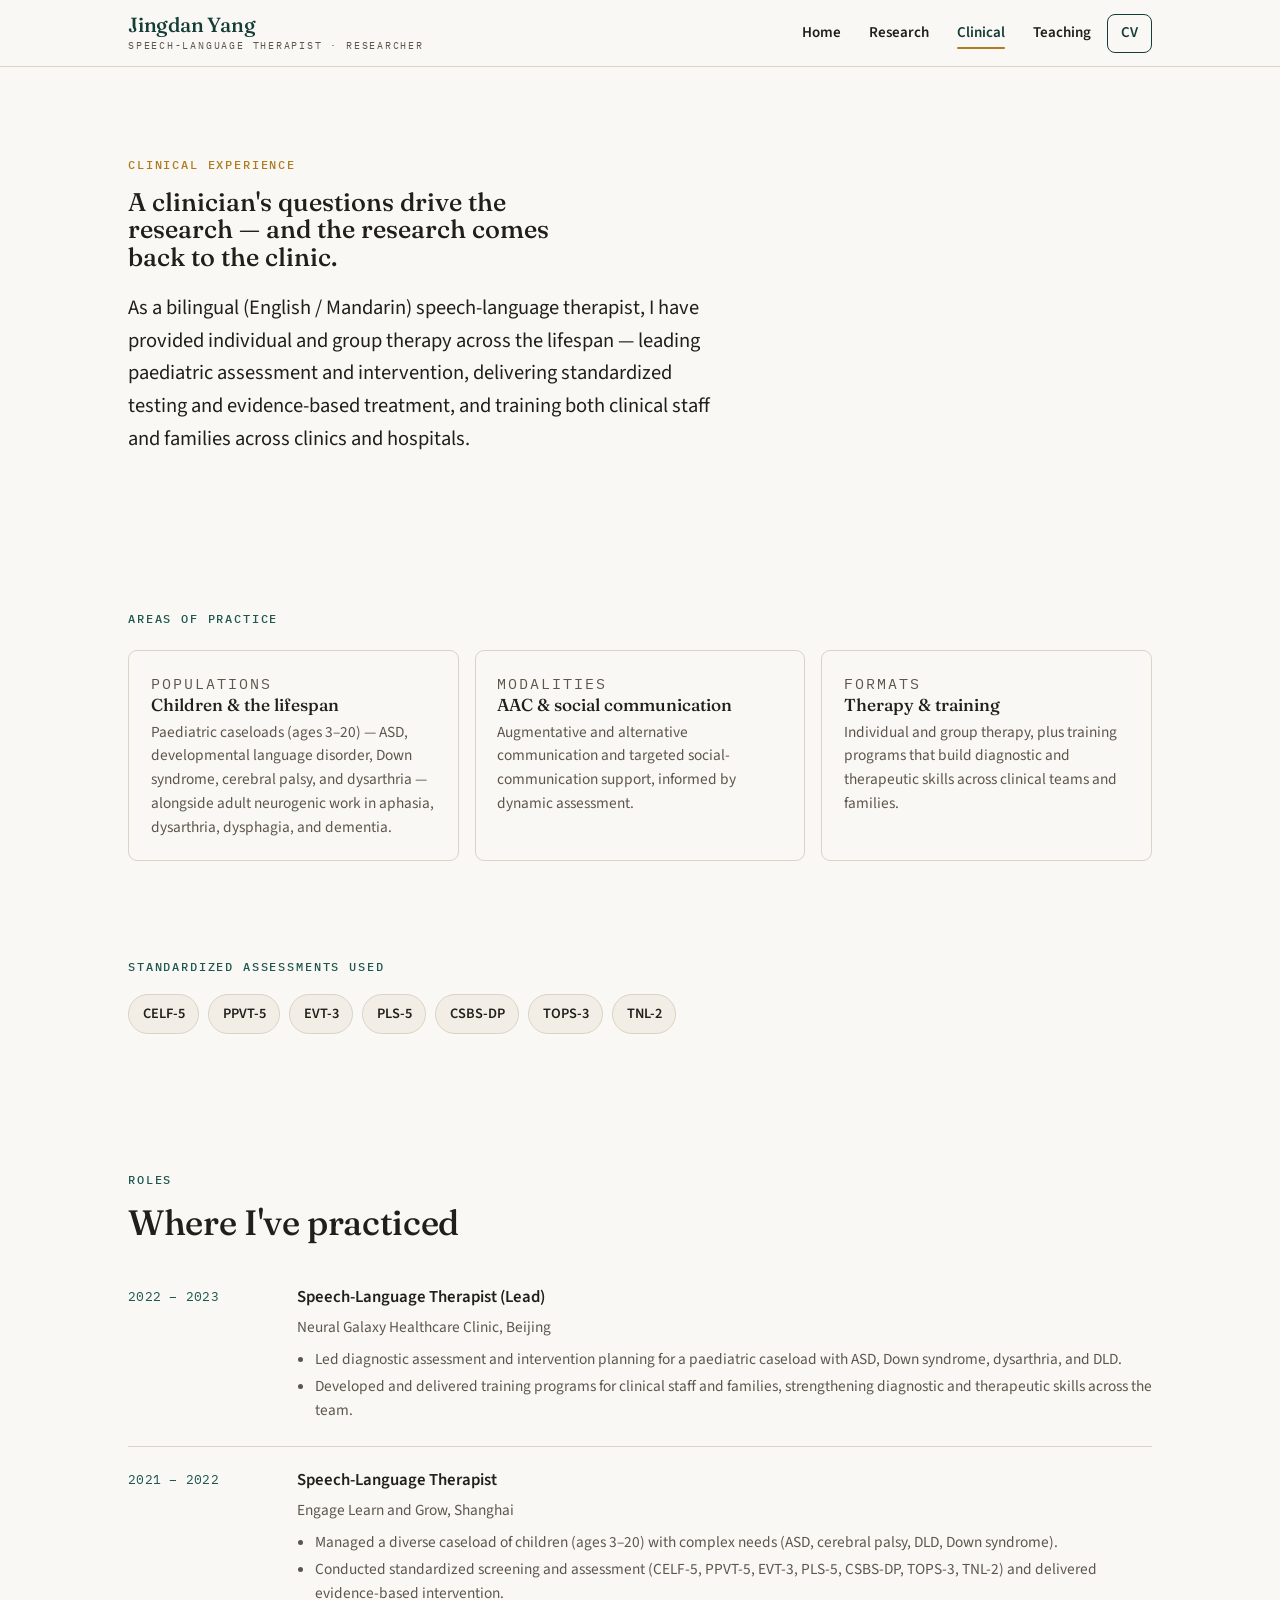
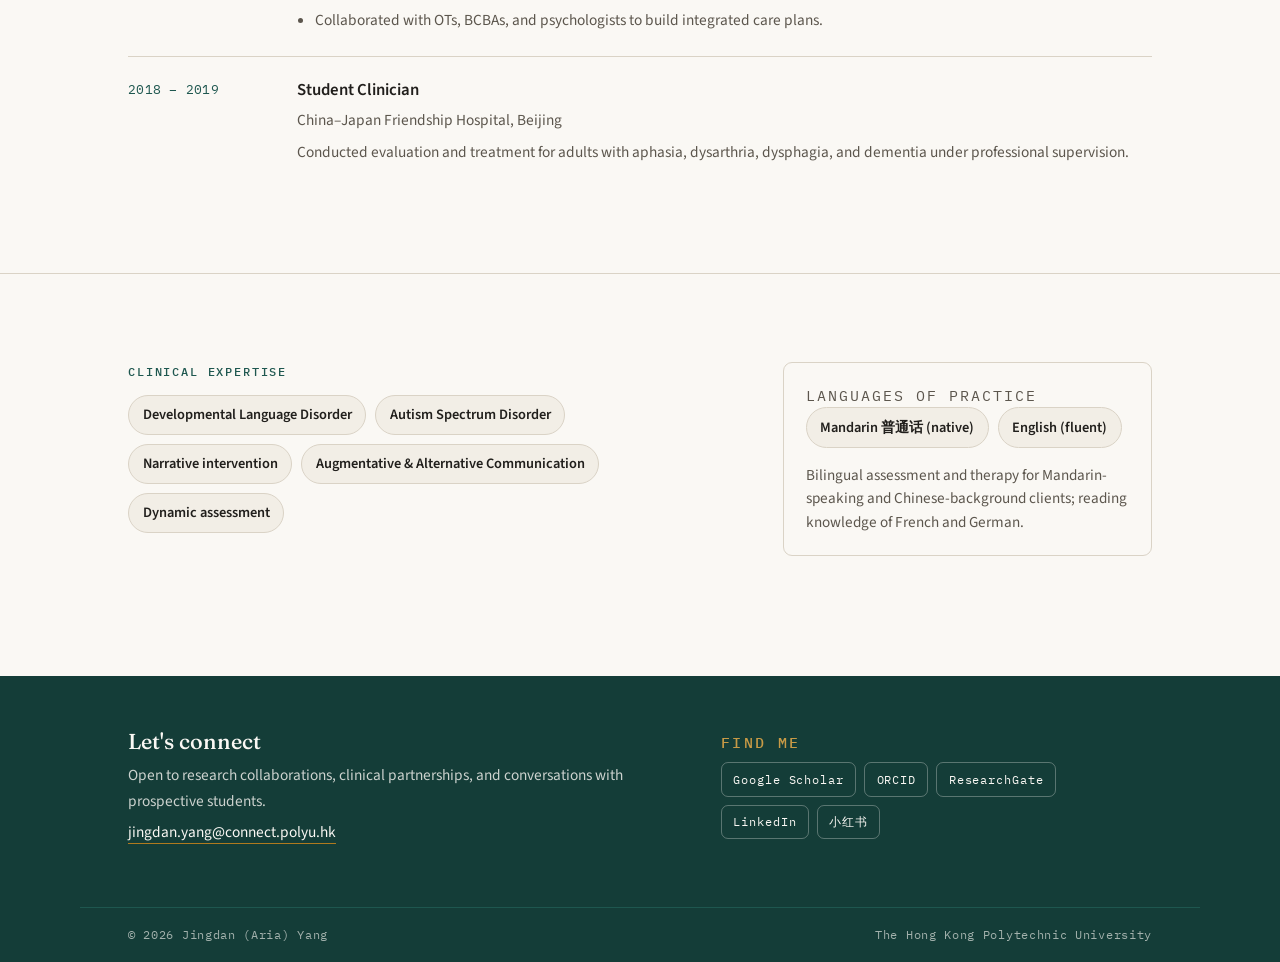
==== clinical.html @ e35f23f4 "Add files via upload" ====
<!DOCTYPE html>
<html lang="en">
<head>
<meta charset="UTF-8">
<meta name="viewport" content="width=device-width, initial-scale=1.0">
<title>Clinical Experience — Jingdan (Aria) Yang</title>
<meta name="description" content="Bilingual speech-language therapy across clinics and hospitals — paediatric ASD, DLD, and complex needs, plus adult neurogenic caseloads. Standardized assessment and evidence-based intervention.">
<link rel="icon" href="assets/favicon.svg" type="image/svg+xml">
<link rel="preconnect" href="https://fonts.googleapis.com">
<link rel="preconnect" href="https://fonts.gstatic.com" crossorigin>
<link href="https://fonts.googleapis.com/css2?family=Fraunces:opsz,wght@9..144,400;9..144,500;9..144,600&family=IBM+Plex+Mono:wght@400;500&family=Source+Sans+3:wght@400;600;700&display=swap" rel="stylesheet">
<link rel="stylesheet" href="assets/style.css">
</head>
<body>
<a class="skip" href="#main">Skip to content</a>

<header class="nav">
  <div class="wrap nav__inner">
    <a class="brand" href="index.html">
      <span class="brand__name">Jingdan Yang</span>
      <span class="brand__sub">Speech-Language Therapist · Researcher</span>
    </a>
    <nav class="navlinks" aria-label="Primary">
      <a href="index.html">Home</a>
      <a href="research.html">Research</a>
      <a href="clinical.html" aria-current="page">Clinical</a>
      <a href="teaching.html">Teaching</a>
      <a class="cvlink" href="assets/cv.pdf" target="_blank" rel="noopener">CV</a>
    </nav>
  </div>
</header>

<main id="main">

  <section class="wrap section">
    <p class="eyebrow rise">Clinical experience</p>
    <h1 class="section-title rise d1" style="max-width:26ch;">A clinician's questions drive the research — and the research comes back to the clinic.</h1>
    <p class="lead rise d2" style="margin-top:1.3rem;">As a bilingual (English / Mandarin) speech-language therapist, I have provided individual and group therapy across the lifespan — leading paediatric assessment and intervention, delivering standardized testing and evidence-based treatment, and training both clinical staff and families across clinics and hospitals.</p>
  </section>

  <!-- AREAS OF PRACTICE -->
  <section class="wrap section--tight">
    <p class="eyebrow eyebrow--pine">Areas of practice</p>
    <div class="grid grid--3" style="margin-top:1.4rem;">
      <article class="card">
        <p class="card__k">Populations</p>
        <h3>Children &amp; the lifespan</h3>
        <p>Paediatric caseloads (ages 3–20) — ASD, developmental language disorder, Down syndrome, cerebral palsy, and dysarthria — alongside adult neurogenic work in aphasia, dysarthria, dysphagia, and dementia.</p>
      </article>
      <article class="card">
        <p class="card__k">Modalities</p>
        <h3>AAC &amp; social communication</h3>
        <p>Augmentative and alternative communication and targeted social-communication support, informed by dynamic assessment.</p>
      </article>
      <article class="card">
        <p class="card__k">Formats</p>
        <h3>Therapy &amp; training</h3>
        <p>Individual and group therapy, plus training programs that build diagnostic and therapeutic skills across clinical teams and families.</p>
      </article>
    </div>
  </section>

  <!-- STANDARDIZED ASSESSMENTS -->
  <section class="wrap section--tight">
    <p class="eyebrow eyebrow--pine">Standardized assessments used</p>
    <div class="chips" style="margin-top:1.1rem;">
      <span class="chip">CELF-5</span>
      <span class="chip">PPVT-5</span>
      <span class="chip">EVT-3</span>
      <span class="chip">PLS-5</span>
      <span class="chip">CSBS-DP</span>
      <span class="chip">TOPS-3</span>
      <span class="chip">TNL-2</span>
    </div>
  </section>

  <!-- CLINICAL EXPERIENCE -->
  <section class="wrap section">
    <p class="eyebrow eyebrow--pine">Roles</p>
    <h2 class="section-title">Where I've practiced</h2>
    <div class="entries" style="margin-top:1.4rem;">

      <div class="entry">
        <span class="entry__when">2022 – 2023</span>
        <div>
          <p class="entry__role">Speech-Language Therapist (Lead)</p>
          <p class="entry__org">Neural Galaxy Healthcare Clinic, Beijing</p>
          <div class="entry__desc">
            <ul>
              <li>Led diagnostic assessment and intervention planning for a paediatric caseload with ASD, Down syndrome, dysarthria, and DLD.</li>
              <li>Developed and delivered training programs for clinical staff and families, strengthening diagnostic and therapeutic skills across the team.</li>
            </ul>
          </div>
        </div>
      </div>

      <div class="entry">
        <span class="entry__when">2021 – 2022</span>
        <div>
          <p class="entry__role">Speech-Language Therapist</p>
          <p class="entry__org">Engage Learn and Grow, Shanghai</p>
          <div class="entry__desc">
            <ul>
              <li>Managed a diverse caseload of children (ages 3–20) with complex needs (ASD, cerebral palsy, DLD, Down syndrome).</li>
              <li>Conducted standardized screening and assessment (CELF-5, PPVT-5, EVT-3, PLS-5, CSBS-DP, TOPS-3, TNL-2) and delivered evidence-based intervention.</li>
              <li>Collaborated with OTs, BCBAs, and psychologists to build integrated care plans.</li>
            </ul>
          </div>
        </div>
      </div>

      <div class="entry">
        <span class="entry__when">2018 – 2019</span>
        <div>
          <p class="entry__role">Student Clinician</p>
          <p class="entry__org">China–Japan Friendship Hospital, Beijing</p>
          <p class="entry__desc">Conducted evaluation and treatment for adults with aphasia, dysarthria, dysphagia, and dementia under professional supervision.</p>
        </div>
      </div>

    </div>
  </section>

  <hr class="rule">

  <!-- SKILLS / LANGUAGES -->
  <section class="wrap section">
    <div class="split">
      <div>
        <p class="eyebrow eyebrow--pine">Clinical expertise</p>
        <div class="chips" style="margin-top:.4rem;">
          <span class="chip">Developmental Language Disorder</span>
          <span class="chip">Autism Spectrum Disorder</span>
          <span class="chip">Narrative intervention</span>
          <span class="chip">Augmentative &amp; Alternative Communication</span>
          <span class="chip">Dynamic assessment</span>
        </div>
      </div>
      <aside class="card" style="align-self:start;">
        <p class="card__k">Languages of practice</p>
        <div class="chips">
          <span class="chip">Mandarin 普通话 (native)</span>
          <span class="chip">English (fluent)</span>
        </div>
        <p class="muted" style="margin-top:1rem;font-size:.95rem;">Bilingual assessment and therapy for Mandarin-speaking and Chinese-background clients; reading knowledge of French and German.</p>
      </aside>
    </div>
  </section>

</main>

<footer class="foot">
  <div class="wrap foot__grid">
    <div>
      <h3>Let's connect</h3>
      <p>Open to research collaborations, clinical partnerships, and conversations with prospective students.</p>
      <p><a class="link" href="mailto:jingdan.yang@connect.polyu.hk">jingdan.yang@connect.polyu.hk</a></p>
    </div>
    <div>
      <p class="eyebrow" style="color:var(--gold-soft);">Find me</p>
      <div class="social">
        <a href="https://scholar.google.com/citations?user=TxsPEwsAAAAJ&amp;hl=en" target="_blank" rel="me noopener">Google Scholar</a>
        <a href="https://orcid.org/0009-0006-5247-3266" target="_blank" rel="me noopener">ORCID</a>
        <a href="https://www.researchgate.net/profile/Jingdan-Yang" target="_blank" rel="me noopener">ResearchGate</a>
        <a href="https://www.linkedin.com/in/yjingdan/" target="_blank" rel="me noopener">LinkedIn</a>
        <a href="https://www.xiaohongshu.com/user/profile/62569e41000000000d032e82" target="_blank" rel="me noopener">小红书</a>
      </div>
    </div>
  </div>
  <div class="wrap foot__meta">
    <span>© 2026 Jingdan (Aria) Yang</span>
    <span>The Hong Kong Polytechnic University</span>
  </div>
</footer>

</body>
</html>
---- assets/style.css ----
/* =========================================================================
   Jingdan (Aria) Yang — academic site
   Design system: "Measured & Legible"
   Palette : deep pine + ochre on warm paper (deliberately not cream/terracotta)
   Type    : Fraunces (display) · Source Sans 3 (body) · IBM Plex Mono (labels)
   Signature: the "story spine" — narrative macrostructure as a structural motif
   ========================================================================= */

:root{
  --paper:#FAF8F4;
  --paper-2:#F2EEE6;
  --paper-3:#EBE6DB;
  --ink:#211F1C;
  --ink-soft:#5C564D;
  --line:#DAD3C6;
  --pine:#143D38;
  --pine-600:#1E574F;
  --pine-700:#0E2D2A;
  --gold:#B07A1E;
  --gold-soft:#C79A46;

  --maxw:1120px;
  --gutter:clamp(1.25rem, 5vw, 3rem);
  --radius:14px;
  --radius-sm:9px;

  --ff-display:"Fraunces", Georgia, "Times New Roman", serif;
  --ff-body:"Source Sans 3", -apple-system, BlinkMacSystemFont, "Segoe UI", sans-serif;
  --ff-mono:"IBM Plex Mono", ui-monospace, "SFMono-Regular", Menlo, monospace;
}

/* ---------- reset ------------------------------------------------------- */
*,*::before,*::after{box-sizing:border-box;}
html{-webkit-text-size-adjust:100%;scroll-behavior:smooth;}
@media (prefers-reduced-motion:reduce){html{scroll-behavior:auto;}}
body{
  margin:0;
  background:var(--paper);
  color:var(--ink);
  font-family:var(--ff-body);
  font-size:1.0625rem;
  line-height:1.65;
  font-weight:400;
  -webkit-font-smoothing:antialiased;
  text-rendering:optimizeLegibility;
}
img{max-width:100%;display:block;}
a{color:inherit;}

/* ---------- shared layout ---------------------------------------------- */
.wrap{width:100%;max-width:var(--maxw);margin-inline:auto;padding-inline:var(--gutter);}
.section{padding-block:clamp(3rem, 7vw, 5.5rem);}
.section--tight{padding-block:clamp(2rem, 4vw, 3rem);}
.rule{height:1px;background:var(--line);border:0;margin:0;}

/* ---------- type helpers ------------------------------------------------ */
.eyebrow{
  font-family:var(--ff-mono);
  font-size:.72rem;
  letter-spacing:.16em;
  text-transform:uppercase;
  color:var(--gold);
  margin:0 0 .9rem;
  font-weight:500;
}
.eyebrow--pine{color:var(--pine-600);}
h1,h2,h3{font-family:var(--ff-display);font-weight:500;color:var(--ink);line-height:1.08;margin:0;}
h2.section-title{
  font-size:clamp(1.6rem, 3.4vw, 2.2rem);
  letter-spacing:-.01em;
  max-width:22ch;
}
h3{font-size:1.15rem;}
p{margin:0 0 1.05rem;}
.lead{
  font-size:clamp(1.08rem, 1.9vw, 1.28rem);
  line-height:1.6;
  color:var(--ink);
  max-width:60ch;
}
.muted{color:var(--ink-soft);}
.prose{max-width:66ch;}
.prose p{color:var(--ink);}
.prose p + p{margin-top:0;}

/* inline links inside prose */
.prose a,.link{
  color:var(--pine-600);
  text-decoration:none;
  background-image:linear-gradient(var(--gold),var(--gold));
  background-size:100% 1.5px;
  background-repeat:no-repeat;
  background-position:0 100%;
  padding-bottom:1px;
  transition:background-size .18s ease, color .18s ease;
}
.prose a:hover,.link:hover{color:var(--gold);}

/* ---------- top navigation --------------------------------------------- */
.nav{
  position:sticky;top:0;z-index:50;
  background:color-mix(in srgb, var(--paper) 88%, transparent);
  backdrop-filter:saturate(140%) blur(8px);
  border-bottom:1px solid var(--line);
}
.nav__inner{
  display:flex;align-items:center;justify-content:space-between;
  gap:1rem 1.5rem;flex-wrap:wrap;
  padding-block:.85rem;
}
.brand{display:flex;flex-direction:column;line-height:1;text-decoration:none;}
.brand__name{font-family:var(--ff-display);font-size:1.28rem;font-weight:500;color:var(--pine);letter-spacing:-.01em;}
.brand__sub{font-family:var(--ff-mono);font-size:.62rem;letter-spacing:.18em;text-transform:uppercase;color:var(--ink-soft);margin-top:.35rem;}
.navlinks{display:flex;gap:.35rem;flex-wrap:wrap;align-items:center;}
.navlinks a{
  font-family:var(--ff-body);
  font-size:.94rem;font-weight:600;
  color:var(--ink);text-decoration:none;
  padding:.4rem .7rem;border-radius:8px;
  position:relative;
  transition:color .16s ease, background .16s ease;
}
.navlinks a:hover{color:var(--pine);background:var(--paper-2);}
.navlinks a[aria-current="page"]{color:var(--pine);}
.navlinks a[aria-current="page"]::after{
  content:"";position:absolute;left:.7rem;right:.7rem;bottom:.15rem;height:2px;
  background:var(--gold);border-radius:2px;
}
.navlinks .cvlink{
  color:var(--pine);border:1px solid var(--pine);
  padding:.38rem .8rem;
}
.navlinks .cvlink:hover{background:var(--pine);color:var(--paper);}

/* ---------- hero -------------------------------------------------------- */
.hero{padding-block:clamp(2.6rem, 6vw, 4.5rem) clamp(1rem,3vw,2rem);}
.hero__grid{
  display:grid;grid-template-columns:1.55fr .95fr;gap:clamp(1.5rem,4vw,3.5rem);
  align-items:center;
}
.hero__name{
  font-size:clamp(2.5rem, 6.2vw, 4.1rem);
  line-height:1.0;letter-spacing:-.02em;font-weight:500;
  margin:0 0 .1rem;
}
.hero__zh{font-family:var(--ff-display);font-weight:400;color:var(--pine-600);font-size:.42em;margin-left:.5rem;letter-spacing:.02em;}
.hero__role{
  font-family:var(--ff-body);font-weight:600;color:var(--pine);
  font-size:clamp(1.02rem,1.7vw,1.2rem);margin:.9rem 0 0;
}
.hero__affil{color:var(--ink-soft);margin:.15rem 0 0;font-size:1rem;}
.hero__thesis{margin-top:1.4rem;}
.hero__actions{display:flex;flex-wrap:wrap;gap:.7rem;margin-top:1.6rem;}

/* portrait */
.portrait{
  position:relative;justify-self:center;width:100%;max-width:310px;
}
.portrait__frame{
  aspect-ratio:4/5;border-radius:var(--radius);overflow:hidden;
  background:
     linear-gradient(150deg,var(--paper-3),var(--paper-2));
  border:1px solid var(--line);
  box-shadow:0 18px 40px -28px rgba(20,61,56,.55);
}
.portrait__frame img{width:100%;height:100%;object-fit:cover;}
.portrait__placeholder{
  width:100%;height:100%;display:grid;place-content:center;text-align:center;
  color:var(--pine-600);font-family:var(--ff-mono);font-size:.7rem;letter-spacing:.12em;
  padding:1rem;line-height:1.7;
}
.portrait__tag{
  position:absolute;left:-.6rem;bottom:1.3rem;
  background:var(--pine);color:var(--paper);
  font-family:var(--ff-mono);font-size:.64rem;letter-spacing:.14em;text-transform:uppercase;
  padding:.45rem .7rem;border-radius:7px;
  box-shadow:0 8px 22px -14px rgba(20,61,56,.8);
}

/* ---------- buttons ----------------------------------------------------- */
.btn{
  display:inline-flex;align-items:center;gap:.45rem;
  font-family:var(--ff-body);font-weight:600;font-size:.95rem;
  text-decoration:none;cursor:pointer;
  padding:.6rem 1.05rem;border-radius:10px;
  border:1px solid transparent;
  transition:transform .12s ease, background .16s ease, border-color .16s ease, color .16s ease;
}
.btn:active{transform:translateY(1px);}
.btn--primary{background:var(--pine);color:var(--paper);}
.btn--primary:hover{background:var(--pine-700);}
.btn--ghost{background:transparent;color:var(--pine);border-color:var(--line);}
.btn--ghost:hover{border-color:var(--pine);background:var(--paper-2);}
.btn__arrow{font-family:var(--ff-mono);}

/* ---------- story spine (signature) ------------------------------------ */
.spine{
  background:var(--pine);color:var(--paper);
  border-radius:var(--radius);
  padding:clamp(1.4rem,3vw,2.1rem) clamp(1.2rem,3vw,2.4rem);
}
.spine__label{
  font-family:var(--ff-mono);font-size:.66rem;letter-spacing:.16em;text-transform:uppercase;
  color:var(--gold-soft);margin:0 0 1.2rem;
}
.spine__track{
  display:grid;grid-template-columns:repeat(5,1fr);gap:.25rem;
  position:relative;
}
.spine__track::before{
  content:"";position:absolute;left:6%;right:6%;top:9px;height:2px;
  background:linear-gradient(90deg,var(--pine-600),var(--gold-soft),var(--pine-600));
  opacity:.9;
}
.node{display:flex;flex-direction:column;align-items:center;text-align:center;gap:.7rem;position:relative;}
.node__dot{
  width:20px;height:20px;border-radius:50%;
  background:var(--pine-700);border:2px solid var(--gold-soft);
  box-shadow:0 0 0 4px rgba(199,154,70,.14);
}
.node__k{font-family:var(--ff-mono);font-size:.62rem;letter-spacing:.1em;color:var(--gold-soft);}
.node__t{font-size:.9rem;font-weight:600;line-height:1.25;color:var(--paper);}
.spine__note{
  margin:1.3rem 0 0;font-size:.9rem;color:color-mix(in srgb,var(--paper) 78%, transparent);
  max-width:64ch;
}

/* ---------- generic cards + grids -------------------------------------- */
.grid{display:grid;gap:1rem;}
.grid--3{grid-template-columns:repeat(3,1fr);}
.grid--2{grid-template-columns:repeat(2,1fr);}

.card{
  background:var(--paper);
  border:1px solid var(--line);
  border-radius:var(--radius-sm);
  padding:1.3rem 1.35rem;
  transition:border-color .16s ease, transform .16s ease, box-shadow .16s ease;
}
.card:hover{border-color:var(--pine-600);transform:translateY(-2px);box-shadow:0 16px 30px -26px rgba(20,61,56,.5);}
.card__k{font-family:var(--ff-mono);font-size:.66rem;letter-spacing:.13em;text-transform:uppercase;color:var(--gold);margin:0 0 .5rem;}
.card h3{margin:0 0 .4rem;font-size:1.08rem;}
.card p{margin:0;color:var(--ink-soft);font-size:.96rem;line-height:1.55;}

/* interest chips */
.chips{display:flex;flex-wrap:wrap;gap:.55rem;}
.chip{
  font-family:var(--ff-body);font-weight:600;font-size:.9rem;
  background:var(--paper-2);border:1px solid var(--line);color:var(--ink);
  padding:.45rem .85rem;border-radius:999px;
}

/* two-column feature (text + aside) */
.split{display:grid;grid-template-columns:1.4fr .85fr;gap:clamp(1.5rem,4vw,3rem);align-items:start;}

/* labelled list rows (experience / education) */
.entries{display:flex;flex-direction:column;gap:0;}
.entry{
  display:grid;grid-template-columns:minmax(120px,150px) 1fr;gap:1.2rem;
  padding:1.25rem 0;border-top:1px solid var(--line);
}
.entry:first-child{border-top:0;}
.entry__when{font-family:var(--ff-mono);font-size:.8rem;color:var(--pine-600);letter-spacing:.02em;padding-top:.15rem;}
.entry__role{font-weight:600;font-family:var(--ff-body);font-size:1.05rem;color:var(--ink);margin:0 0 .2rem;}
.entry__org{color:var(--ink-soft);font-size:.96rem;margin:0 0 .5rem;}
.entry__desc{color:var(--ink-soft);font-size:.96rem;margin:0;line-height:1.55;}
.entry__desc ul{margin:.4rem 0 0;padding-left:1.1rem;}
.entry__desc li{margin:.2rem 0;}

/* placeholder inline hint */
.todo{
  display:inline-block;font-family:var(--ff-mono);font-size:.66rem;letter-spacing:.08em;
  color:var(--gold);background:rgba(176,122,30,.1);border:1px dashed var(--gold);
  padding:.1rem .4rem;border-radius:5px;text-transform:uppercase;
}

/* publications */
.pubs{display:flex;flex-direction:column;gap:1.1rem;}
.pub{display:grid;grid-template-columns:auto 1fr;gap:1rem;padding-bottom:1.1rem;border-bottom:1px solid var(--line);}
.pub:last-child{border-bottom:0;}
.pub__yr{font-family:var(--ff-mono);font-size:.8rem;color:var(--pine-600);padding-top:.15rem;}
.pub__body{font-size:.98rem;line-height:1.55;color:var(--ink);}
.pub__body .authors{color:var(--ink-soft);}
.pub__body .title{font-weight:600;}
.pub__body .venue{font-style:italic;color:var(--ink-soft);}

/* callout box */
.note{
  background:var(--paper-2);border:1px solid var(--line);border-left:3px solid var(--gold);
  border-radius:var(--radius-sm);padding:1.1rem 1.25rem;font-size:.96rem;color:var(--ink-soft);
}
.note strong{color:var(--ink);}

/* ---------- footer ------------------------------------------------------ */
.foot{background:var(--pine);color:var(--paper);margin-top:2rem;}
.foot__grid{display:grid;grid-template-columns:1.3fr 1fr;gap:2rem;padding-block:clamp(2.4rem,5vw,3.4rem);}
.foot h3{color:var(--paper);font-size:1.35rem;margin:0 0 .6rem;}
.foot p{color:color-mix(in srgb,var(--paper) 80%, transparent);margin:0 0 .4rem;font-size:.96rem;}
.foot a{color:var(--paper);text-decoration:none;}
.social{display:flex;flex-wrap:wrap;gap:.5rem;margin-top:.3rem;}
.social a{
  font-family:var(--ff-mono);font-size:.74rem;letter-spacing:.08em;
  border:1px solid color-mix(in srgb,var(--paper) 30%, transparent);
  padding:.4rem .7rem;border-radius:7px;
  transition:background .16s ease,border-color .16s ease;
}
.social a:hover{background:var(--pine-600);border-color:var(--pine-600);}
.foot__meta{border-top:1px solid var(--pine-600);padding-block:1.1rem;font-family:var(--ff-mono);font-size:.72rem;letter-spacing:.06em;color:color-mix(in srgb,var(--paper) 62%, transparent);display:flex;justify-content:space-between;flex-wrap:wrap;gap:.5rem;}

/* ---------- focus + a11y ------------------------------------------------ */
a:focus-visible,.btn:focus-visible,.navlinks a:focus-visible,.social a:focus-visible{
  outline:2px solid var(--gold);outline-offset:3px;border-radius:6px;
}
.skip{position:absolute;left:-999px;top:0;background:var(--pine);color:var(--paper);padding:.6rem 1rem;border-radius:0 0 8px 0;z-index:100;}
.skip:focus{left:0;}

/* ---------- entrance motion -------------------------------------------- */
.rise{opacity:0;transform:translateY(14px);animation:rise .7s cubic-bezier(.2,.7,.2,1) forwards;}
.rise.d1{animation-delay:.08s;}
.rise.d2{animation-delay:.16s;}
.rise.d3{animation-delay:.24s;}
.rise.d4{animation-delay:.32s;}
@keyframes rise{to{opacity:1;transform:none;}}
@media (prefers-reduced-motion:reduce){
  .rise{animation:none;opacity:1;transform:none;}
}

/* ---------- responsive -------------------------------------------------- */
@media (max-width:860px){
  .hero__grid{grid-template-columns:1fr;}
  .portrait{grid-row:1;max-width:230px;margin-bottom:.5rem;}
  .split{grid-template-columns:1fr;}
  .foot__grid{grid-template-columns:1fr;}
  .grid--3{grid-template-columns:1fr 1fr;}
}
@media (max-width:620px){
  .nav__inner{justify-content:center;text-align:center;}
  .brand{align-items:center;}
  .navlinks{justify-content:center;}
  .grid--3,.grid--2{grid-template-columns:1fr;}
  .spine__track{grid-template-columns:1fr 1fr;gap:1.3rem .5rem;}
  .spine__track::before{display:none;}
  .entry{grid-template-columns:1fr;gap:.35rem;}
  .entry__when{padding-top:0;}
  .foot__grid{gap:1.6rem;}
}
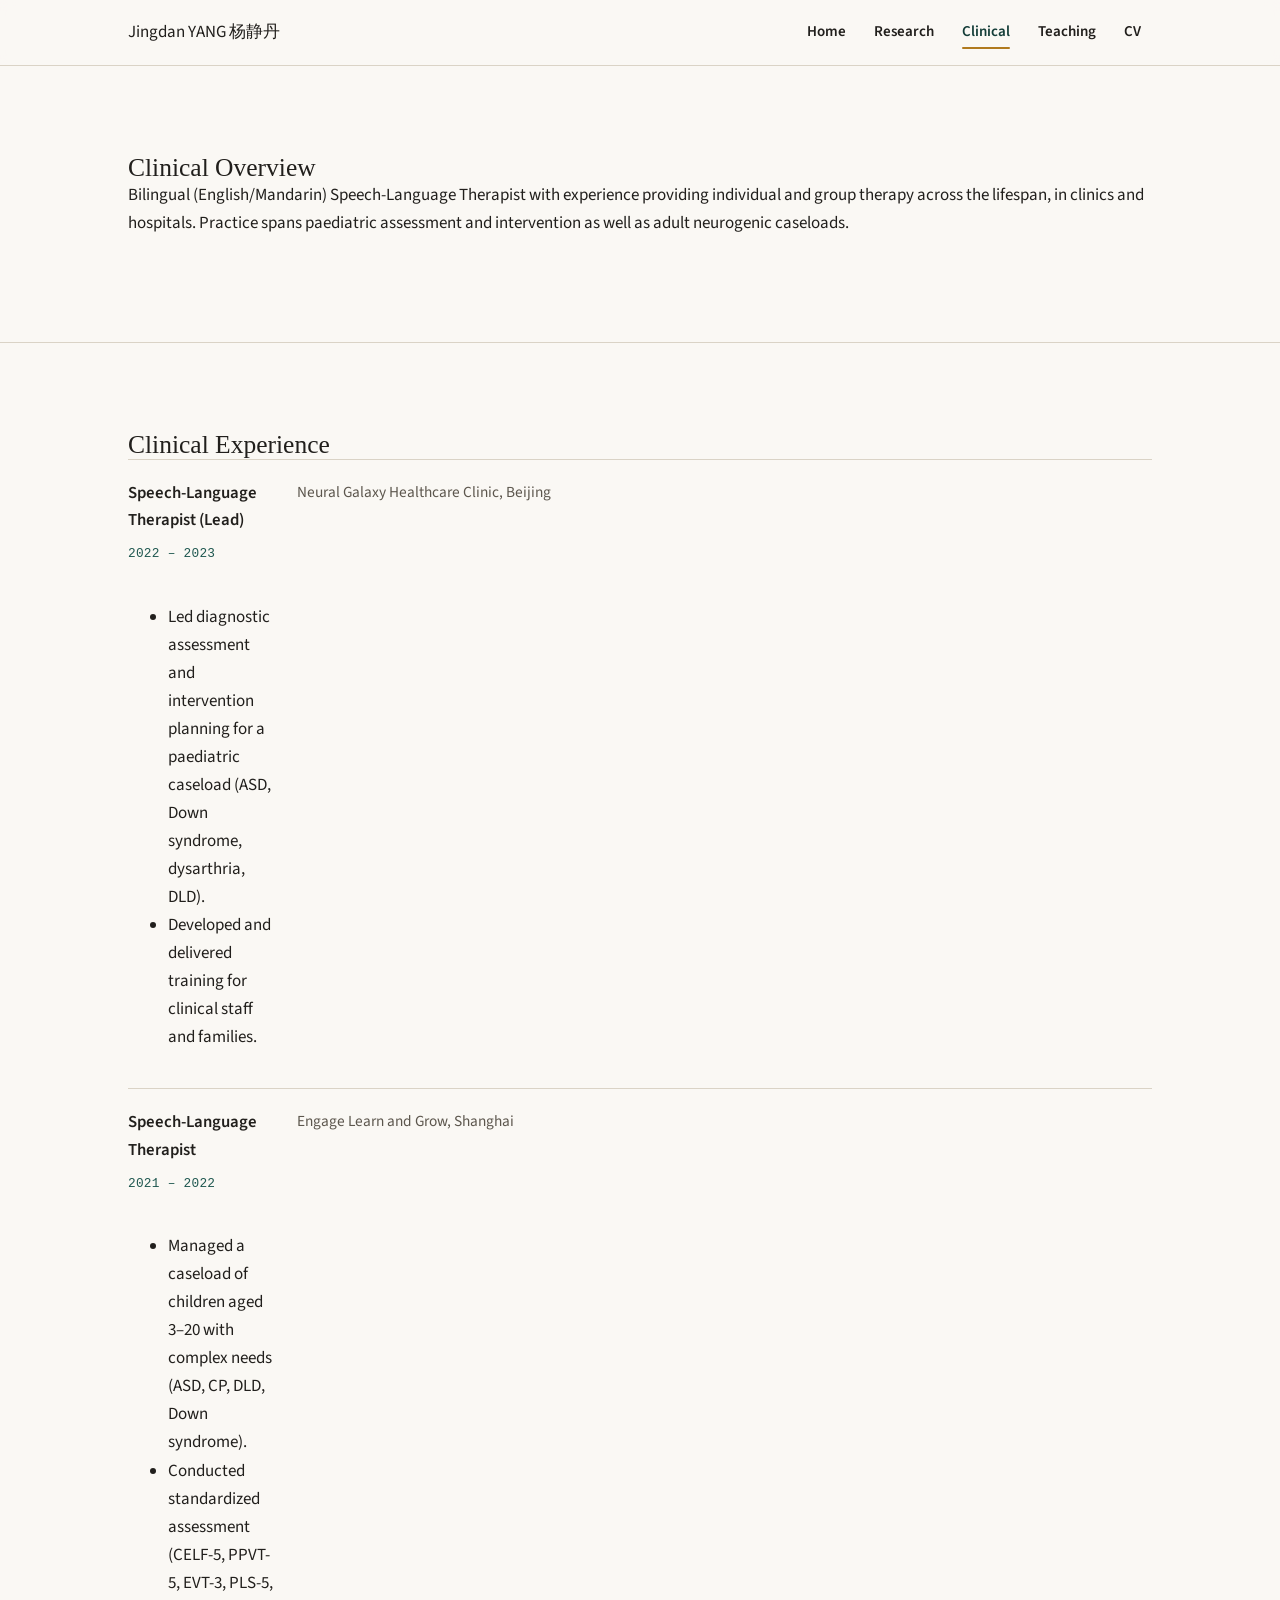
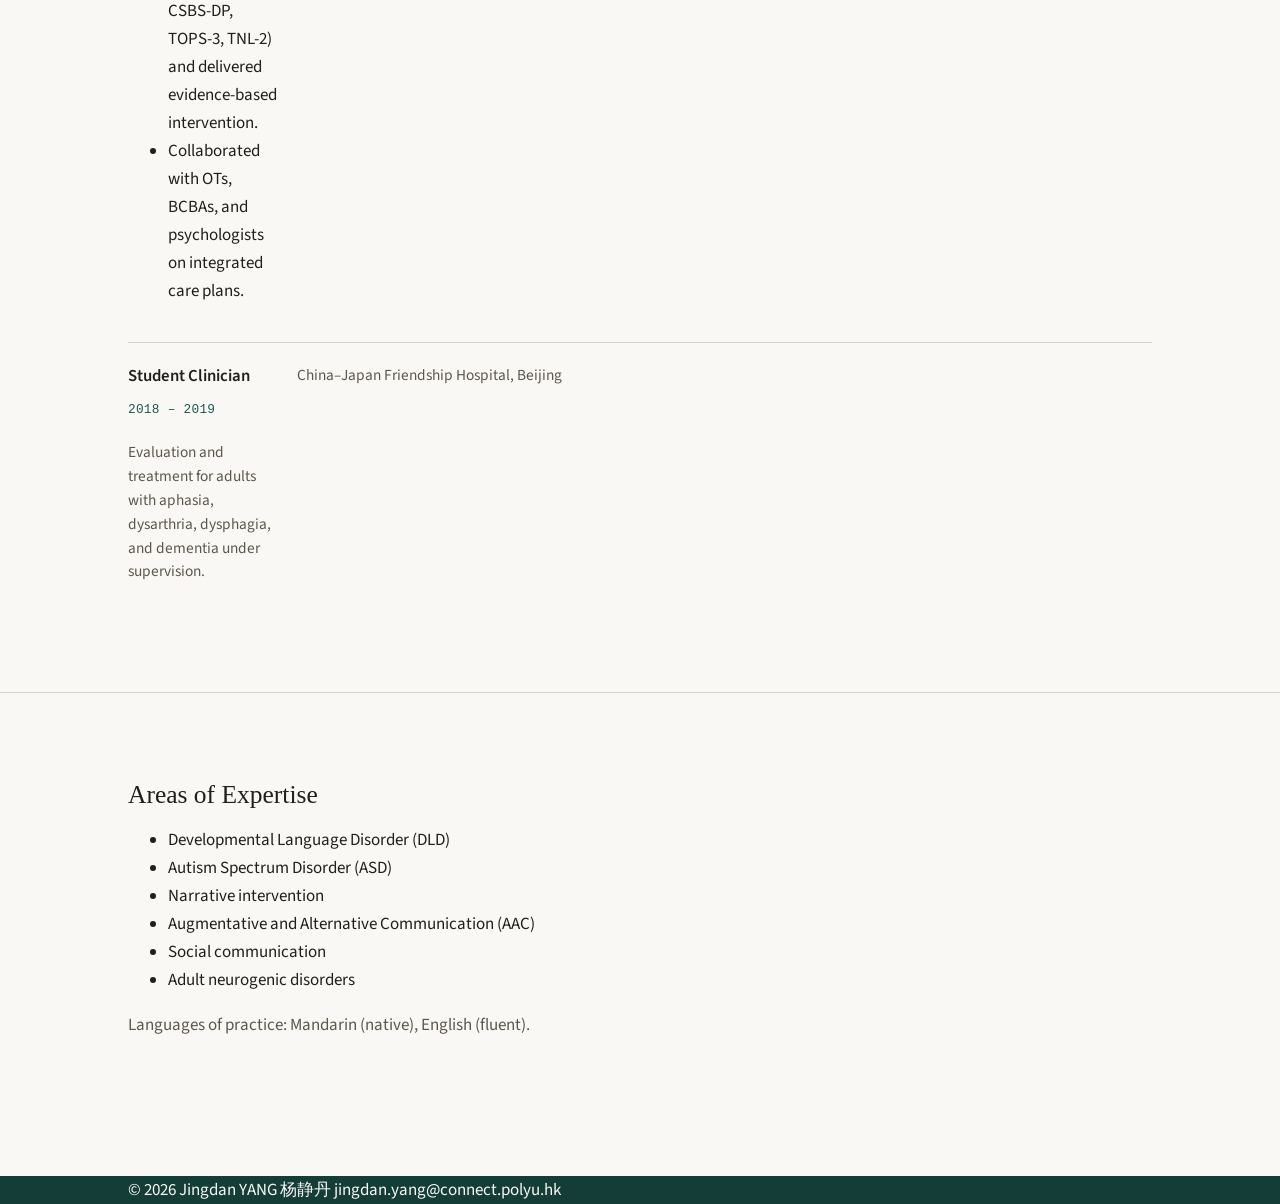
==== commit fac03492: "Add files via upload" ====
--- a/clinical.html
+++ b/clinical.html
@@ -3,12 +3,11 @@
 <head>
 <meta charset="UTF-8">
 <meta name="viewport" content="width=device-width, initial-scale=1.0">
-<title>Clinical Experience — Jingdan (Aria) Yang</title>
-<meta name="description" content="Bilingual speech-language therapy across clinics and hospitals — paediatric ASD, DLD, and complex needs, plus adult neurogenic caseloads. Standardized assessment and evidence-based intervention.">
-<link rel="icon" href="assets/favicon.svg" type="image/svg+xml">
+<title>Clinical Experience — Jingdan YANG 杨静丹</title>
+<meta name="description" content="Bilingual speech-language therapy experience across clinics and hospitals: paediatric ASD and DLD caseloads, standardized assessment, AAC, and adult neurogenic disorders.">
 <link rel="preconnect" href="https://fonts.googleapis.com">
 <link rel="preconnect" href="https://fonts.gstatic.com" crossorigin>
-<link href="https://fonts.googleapis.com/css2?family=Fraunces:opsz,wght@9..144,400;9..144,500;9..144,600&family=IBM+Plex+Mono:wght@400;500&family=Source+Sans+3:wght@400;600;700&display=swap" rel="stylesheet">
+<link href="https://fonts.googleapis.com/css2?family=Source+Sans+3:wght@400;600;700&display=swap" rel="stylesheet">
 <link rel="stylesheet" href="assets/style.css">
 </head>
 <body>
@@ -16,160 +15,85 @@
 
 <header class="nav">
   <div class="wrap nav__inner">
-    <a class="brand" href="index.html">
-      <span class="brand__name">Jingdan Yang</span>
-      <span class="brand__sub">Speech-Language Therapist · Researcher</span>
-    </a>
+    <a class="brand" href="index.html">Jingdan YANG 杨静丹</a>
     <nav class="navlinks" aria-label="Primary">
       <a href="index.html">Home</a>
       <a href="research.html">Research</a>
       <a href="clinical.html" aria-current="page">Clinical</a>
       <a href="teaching.html">Teaching</a>
-      <a class="cvlink" href="assets/cv.pdf" target="_blank" rel="noopener">CV</a>
+      <a href="assets/cv.pdf" target="_blank" rel="noopener">CV</a>
     </nav>
   </div>
 </header>
 
 <main id="main">
 
-  <section class="wrap section">
-    <p class="eyebrow rise">Clinical experience</p>
-    <h1 class="section-title rise d1" style="max-width:26ch;">A clinician's questions drive the research — and the research comes back to the clinic.</h1>
-    <p class="lead rise d2" style="margin-top:1.3rem;">As a bilingual (English / Mandarin) speech-language therapist, I have provided individual and group therapy across the lifespan — leading paediatric assessment and intervention, delivering standardized testing and evidence-based treatment, and training both clinical staff and families across clinics and hospitals.</p>
+  <section class="wrap section section--top">
+    <h2>Clinical Overview</h2>
+    <p>Bilingual (English/Mandarin) Speech-Language Therapist with experience providing individual and group therapy across the lifespan, in clinics and hospitals. Practice spans paediatric assessment and intervention as well as adult neurogenic caseloads.</p>
   </section>
 
-  <!-- AREAS OF PRACTICE -->
-  <section class="wrap section--tight">
-    <p class="eyebrow eyebrow--pine">Areas of practice</p>
-    <div class="grid grid--3" style="margin-top:1.4rem;">
-      <article class="card">
-        <p class="card__k">Populations</p>
-        <h3>Children &amp; the lifespan</h3>
-        <p>Paediatric caseloads (ages 3–20) — ASD, developmental language disorder, Down syndrome, cerebral palsy, and dysarthria — alongside adult neurogenic work in aphasia, dysarthria, dysphagia, and dementia.</p>
-      </article>
-      <article class="card">
-        <p class="card__k">Modalities</p>
-        <h3>AAC &amp; social communication</h3>
-        <p>Augmentative and alternative communication and targeted social-communication support, informed by dynamic assessment.</p>
-      </article>
-      <article class="card">
-        <p class="card__k">Formats</p>
-        <h3>Therapy &amp; training</h3>
-        <p>Individual and group therapy, plus training programs that build diagnostic and therapeutic skills across clinical teams and families.</p>
-      </article>
+  <hr class="rule">
+
+  <section class="wrap section">
+    <h2>Clinical Experience</h2>
+
+    <div class="entry">
+      <div class="entry__head">
+        <p class="entry__role">Speech-Language Therapist (Lead)</p>
+        <span class="entry__when">2022 – 2023</span>
+      </div>
+      <p class="entry__org">Neural Galaxy Healthcare Clinic, Beijing</p>
+      <ul class="tight">
+        <li>Led diagnostic assessment and intervention planning for a paediatric caseload (ASD, Down syndrome, dysarthria, DLD).</li>
+        <li>Developed and delivered training for clinical staff and families.</li>
+      </ul>
     </div>
-  </section>
 
-  <!-- STANDARDIZED ASSESSMENTS -->
-  <section class="wrap section--tight">
-    <p class="eyebrow eyebrow--pine">Standardized assessments used</p>
-    <div class="chips" style="margin-top:1.1rem;">
-      <span class="chip">CELF-5</span>
-      <span class="chip">PPVT-5</span>
-      <span class="chip">EVT-3</span>
-      <span class="chip">PLS-5</span>
-      <span class="chip">CSBS-DP</span>
-      <span class="chip">TOPS-3</span>
-      <span class="chip">TNL-2</span>
+    <div class="entry">
+      <div class="entry__head">
+        <p class="entry__role">Speech-Language Therapist</p>
+        <span class="entry__when">2021 – 2022</span>
+      </div>
+      <p class="entry__org">Engage Learn and Grow, Shanghai</p>
+      <ul class="tight">
+        <li>Managed a caseload of children aged 3–20 with complex needs (ASD, CP, DLD, Down syndrome).</li>
+        <li>Conducted standardized assessment (CELF-5, PPVT-5, EVT-3, PLS-5, CSBS-DP, TOPS-3, TNL-2) and delivered evidence-based intervention.</li>
+        <li>Collaborated with OTs, BCBAs, and psychologists on integrated care plans.</li>
+      </ul>
     </div>
-  </section>
 
-  <!-- CLINICAL EXPERIENCE -->
-  <section class="wrap section">
-    <p class="eyebrow eyebrow--pine">Roles</p>
-    <h2 class="section-title">Where I've practiced</h2>
-    <div class="entries" style="margin-top:1.4rem;">
-
-      <div class="entry">
-        <span class="entry__when">2022 – 2023</span>
-        <div>
-          <p class="entry__role">Speech-Language Therapist (Lead)</p>
-          <p class="entry__org">Neural Galaxy Healthcare Clinic, Beijing</p>
-          <div class="entry__desc">
-            <ul>
-              <li>Led diagnostic assessment and intervention planning for a paediatric caseload with ASD, Down syndrome, dysarthria, and DLD.</li>
-              <li>Developed and delivered training programs for clinical staff and families, strengthening diagnostic and therapeutic skills across the team.</li>
-            </ul>
-          </div>
-        </div>
+    <div class="entry">
+      <div class="entry__head">
+        <p class="entry__role">Student Clinician</p>
+        <span class="entry__when">2018 – 2019</span>
       </div>
-
-      <div class="entry">
-        <span class="entry__when">2021 – 2022</span>
-        <div>
-          <p class="entry__role">Speech-Language Therapist</p>
-          <p class="entry__org">Engage Learn and Grow, Shanghai</p>
-          <div class="entry__desc">
-            <ul>
-              <li>Managed a diverse caseload of children (ages 3–20) with complex needs (ASD, cerebral palsy, DLD, Down syndrome).</li>
-              <li>Conducted standardized screening and assessment (CELF-5, PPVT-5, EVT-3, PLS-5, CSBS-DP, TOPS-3, TNL-2) and delivered evidence-based intervention.</li>
-              <li>Collaborated with OTs, BCBAs, and psychologists to build integrated care plans.</li>
-            </ul>
-          </div>
-        </div>
-      </div>
-
-      <div class="entry">
-        <span class="entry__when">2018 – 2019</span>
-        <div>
-          <p class="entry__role">Student Clinician</p>
-          <p class="entry__org">China–Japan Friendship Hospital, Beijing</p>
-          <p class="entry__desc">Conducted evaluation and treatment for adults with aphasia, dysarthria, dysphagia, and dementia under professional supervision.</p>
-        </div>
-      </div>
-
+      <p class="entry__org">China–Japan Friendship Hospital, Beijing</p>
+      <p class="entry__desc">Evaluation and treatment for adults with aphasia, dysarthria, dysphagia, and dementia under supervision.</p>
     </div>
   </section>
 
   <hr class="rule">
 
-  <!-- SKILLS / LANGUAGES -->
   <section class="wrap section">
-    <div class="split">
-      <div>
-        <p class="eyebrow eyebrow--pine">Clinical expertise</p>
-        <div class="chips" style="margin-top:.4rem;">
-          <span class="chip">Developmental Language Disorder</span>
-          <span class="chip">Autism Spectrum Disorder</span>
-          <span class="chip">Narrative intervention</span>
-          <span class="chip">Augmentative &amp; Alternative Communication</span>
-          <span class="chip">Dynamic assessment</span>
-        </div>
-      </div>
-      <aside class="card" style="align-self:start;">
-        <p class="card__k">Languages of practice</p>
-        <div class="chips">
-          <span class="chip">Mandarin 普通话 (native)</span>
-          <span class="chip">English (fluent)</span>
-        </div>
-        <p class="muted" style="margin-top:1rem;font-size:.95rem;">Bilingual assessment and therapy for Mandarin-speaking and Chinese-background clients; reading knowledge of French and German.</p>
-      </aside>
-    </div>
+    <h2>Areas of Expertise</h2>
+    <ul class="cols">
+      <li>Developmental Language Disorder (DLD)</li>
+      <li>Autism Spectrum Disorder (ASD)</li>
+      <li>Narrative intervention</li>
+      <li>Augmentative and Alternative Communication (AAC)</li>
+      <li>Social communication</li>
+      <li>Adult neurogenic disorders</li>
+    </ul>
+    <p class="small muted" style="margin-top:1rem;">Languages of practice: Mandarin (native), English (fluent).</p>
   </section>
 
 </main>
 
 <footer class="foot">
-  <div class="wrap foot__grid">
-    <div>
-      <h3>Let's connect</h3>
-      <p>Open to research collaborations, clinical partnerships, and conversations with prospective students.</p>
-      <p><a class="link" href="mailto:jingdan.yang@connect.polyu.hk">jingdan.yang@connect.polyu.hk</a></p>
-    </div>
-    <div>
-      <p class="eyebrow" style="color:var(--gold-soft);">Find me</p>
-      <div class="social">
-        <a href="https://scholar.google.com/citations?user=TxsPEwsAAAAJ&amp;hl=en" target="_blank" rel="me noopener">Google Scholar</a>
-        <a href="https://orcid.org/0009-0006-5247-3266" target="_blank" rel="me noopener">ORCID</a>
-        <a href="https://www.researchgate.net/profile/Jingdan-Yang" target="_blank" rel="me noopener">ResearchGate</a>
-        <a href="https://www.linkedin.com/in/yjingdan/" target="_blank" rel="me noopener">LinkedIn</a>
-        <a href="https://www.xiaohongshu.com/user/profile/62569e41000000000d032e82" target="_blank" rel="me noopener">小红书</a>
-      </div>
-    </div>
-  </div>
-  <div class="wrap foot__meta">
-    <span>© 2026 Jingdan (Aria) Yang</span>
-    <span>The Hong Kong Polytechnic University</span>
+  <div class="wrap foot__inner">
+    <span>© 2026 Jingdan YANG 杨静丹</span>
+    <span><a href="mailto:jingdan.yang@connect.polyu.hk">jingdan.yang@connect.polyu.hk</a></span>
   </div>
 </footer>
 
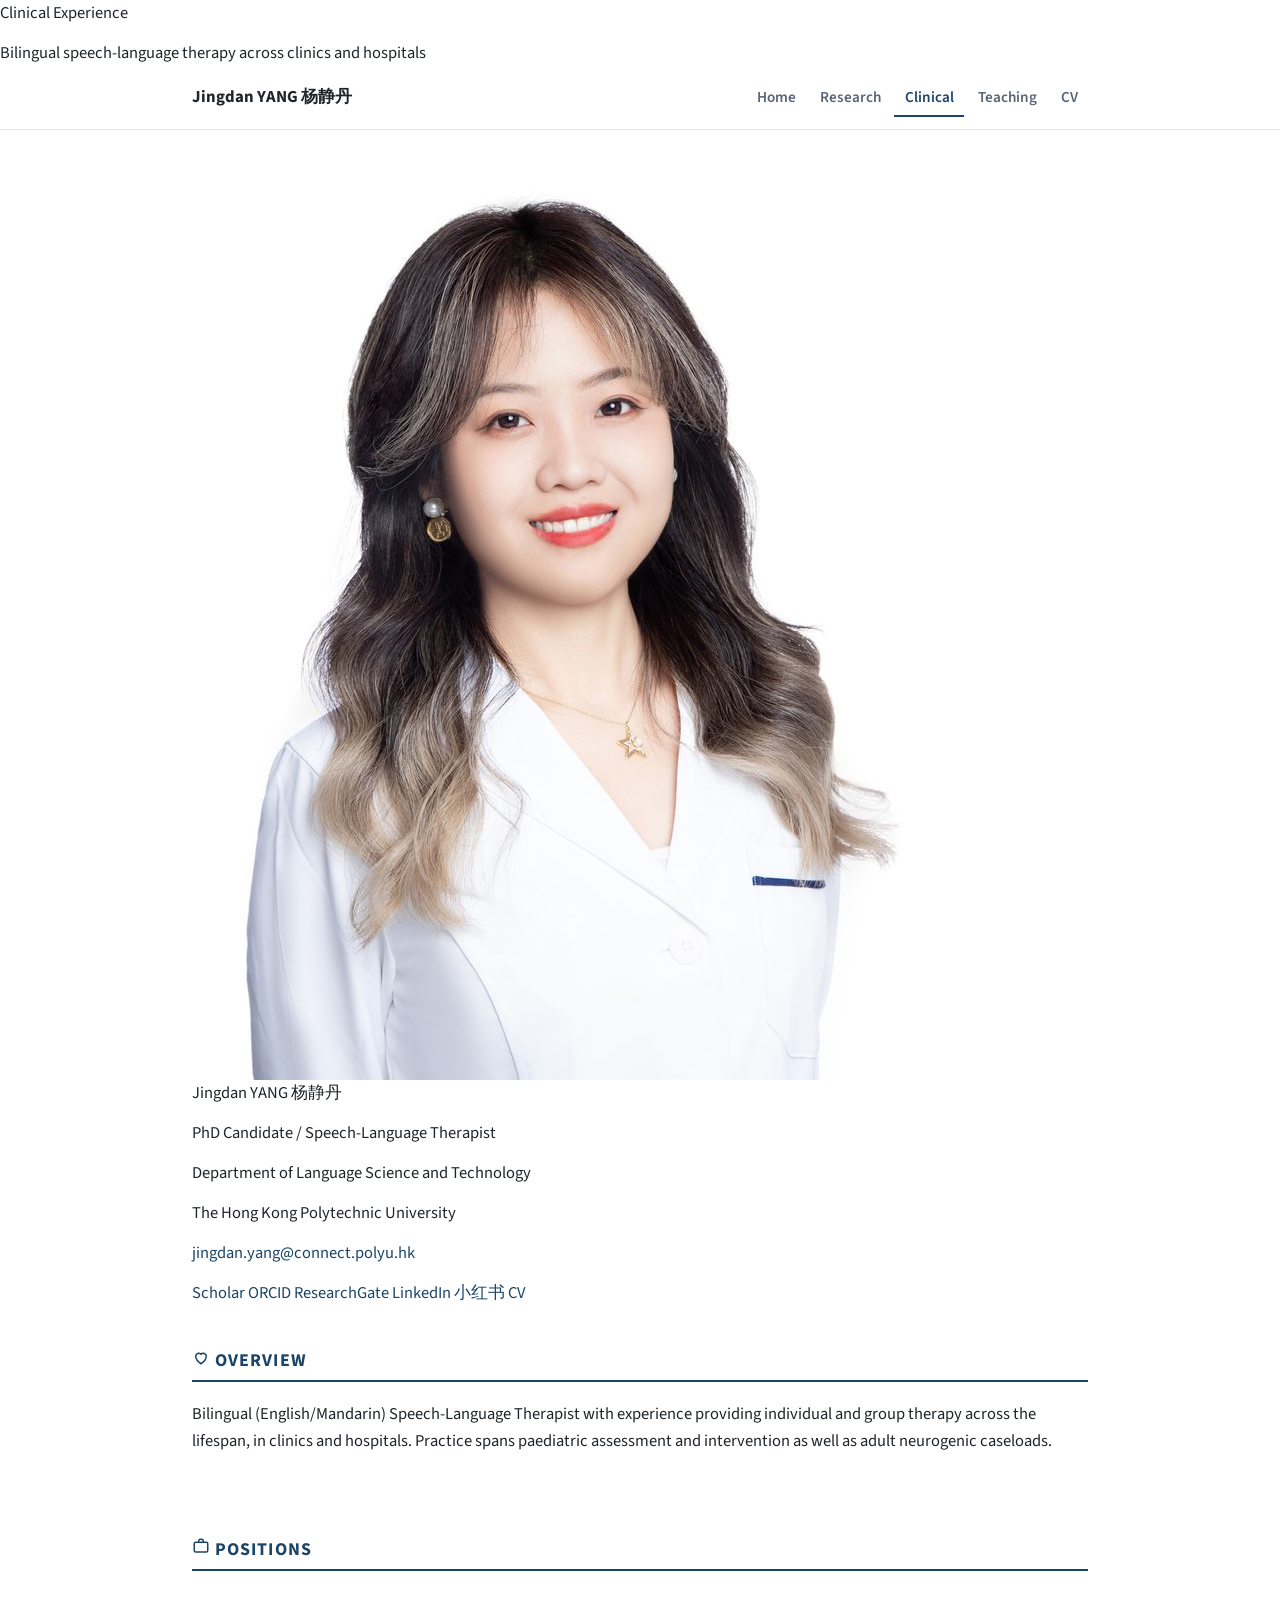
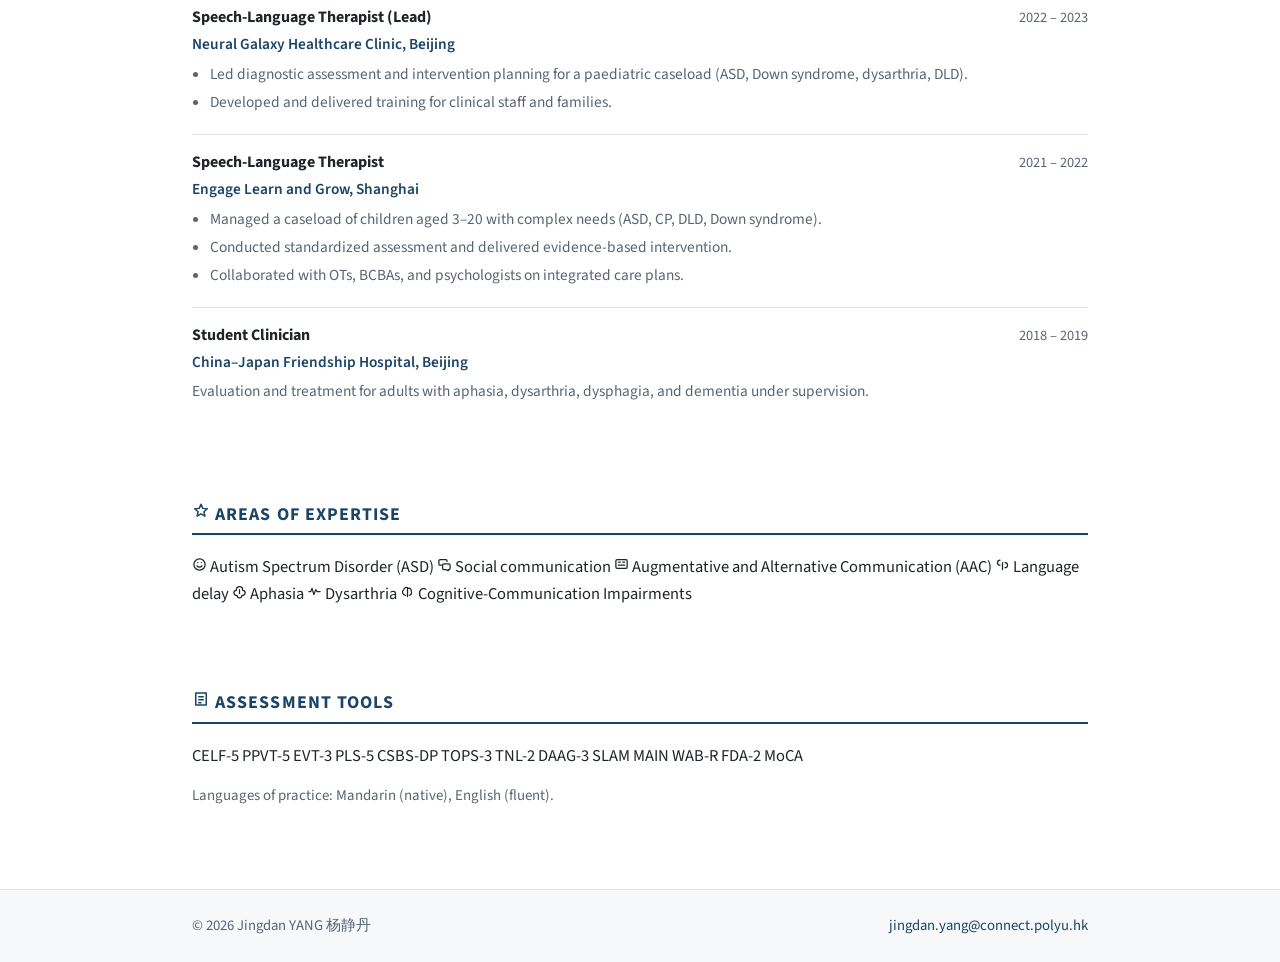
==== commit 05461d62: "Add files via upload" ====
--- a/clinical.html
+++ b/clinical.html
@@ -3,7 +3,7 @@
 <head>
 <meta charset="UTF-8">
 <meta name="viewport" content="width=device-width, initial-scale=1.0">
-<title>Clinical Experience — Jingdan YANG 杨静丹</title>
+<title>Clinical — Jingdan YANG 杨静丹</title>
 <meta name="description" content="Bilingual speech-language therapy experience across clinics and hospitals: paediatric ASD and DLD caseloads, standardized assessment, AAC, and adult neurogenic disorders.">
 <link rel="preconnect" href="https://fonts.googleapis.com">
 <link rel="preconnect" href="https://fonts.gstatic.com" crossorigin>
@@ -12,6 +12,17 @@
 </head>
 <body>
 <a class="skip" href="#main">Skip to content</a>
+
+<div class="banner">
+  <img src="assets/banner.jpg" alt="">
+  <div class="banner__veil"></div>
+  <div class="banner__text">
+    <div class="banner__inner">
+      <p class="banner__title">Clinical Experience</p>
+      <p class="banner__sub">Bilingual speech-language therapy across clinics and hospitals</p>
+    </div>
+  </div>
+</div>
 
 <header class="nav">
   <div class="wrap nav__inner">
@@ -26,69 +37,138 @@
   </div>
 </header>
 
-<main id="main">
+<div class="wrap layout">
 
-  <section class="wrap section section--top">
-    <h2>Clinical Overview</h2>
-    <p>Bilingual (English/Mandarin) Speech-Language Therapist with experience providing individual and group therapy across the lifespan, in clinics and hospitals. Practice spans paediatric assessment and intervention as well as adult neurogenic caseloads.</p>
-  </section>
+  <aside class="side">
+    <div class="side__photo"><img src="assets/profile.jpg" alt="Jingdan Yang"></div>
+    <p class="side__name">Jingdan YANG 杨静丹</p>
+    <p class="side__role">PhD Candidate / Speech-Language Therapist</p>
+    <p class="side__meta">Department of Language Science and Technology</p>
+    <p class="side__meta">The Hong Kong Polytechnic University</p>
+    <p class="side__meta"><a href="mailto:jingdan.yang@connect.polyu.hk">jingdan.yang@connect.polyu.hk</a></p>
+    <div class="side__links">
+      <a href="https://scholar.google.com/citations?user=TxsPEwsAAAAJ&amp;hl=en" target="_blank" rel="me noopener">Scholar</a>
+      <a href="https://orcid.org/0009-0006-5247-3266" target="_blank" rel="me noopener">ORCID</a>
+      <a href="https://www.researchgate.net/profile/Jingdan-Yang" target="_blank" rel="me noopener">ResearchGate</a>
+      <a href="https://www.linkedin.com/in/yjingdan/" target="_blank" rel="me noopener">LinkedIn</a>
+      <a href="https://www.xiaohongshu.com/user/profile/62569e41000000000d032e82" target="_blank" rel="me noopener">小红书</a>
+      <a href="assets/cv.pdf" target="_blank" rel="noopener">CV</a>
+    </div>
+  </aside>
 
-  <hr class="rule">
+  <main id="main">
 
-  <section class="wrap section">
-    <h2>Clinical Experience</h2>
+    <section class="section">
+      <h2>
+        <svg width="18" height="18" viewBox="0 0 24 24" fill="none" stroke="#1B4568" stroke-width="2" stroke-linecap="round" stroke-linejoin="round" aria-hidden="true"><path d="M12 21s-7-4.5-7-10a4 4 0 0 1 7-2.6A4 4 0 0 1 19 11c0 5.5-7 10-7 10Z"/></svg>
+        Overview
+      </h2>
+      <p>Bilingual (English/Mandarin) Speech-Language Therapist with experience providing individual and group therapy across the lifespan, in clinics and hospitals. Practice spans paediatric assessment and intervention as well as adult neurogenic caseloads.</p>
+    </section>
 
-    <div class="entry">
-      <div class="entry__head">
-        <p class="entry__role">Speech-Language Therapist (Lead)</p>
-        <span class="entry__when">2022 – 2023</span>
+    <section class="section">
+      <h2>
+        <svg width="18" height="18" viewBox="0 0 24 24" fill="none" stroke="#1B4568" stroke-width="2" stroke-linecap="round" stroke-linejoin="round" aria-hidden="true"><rect x="3" y="7" width="18" height="13" rx="2"/><path d="M9 7V5a2 2 0 0 1 2-2h2a2 2 0 0 1 2 2v2"/></svg>
+        Positions
+      </h2>
+
+      <div class="entry">
+        <div class="entry__head">
+          <p class="entry__role">Speech-Language Therapist (Lead)</p>
+          <span class="entry__when">2022 – 2023</span>
+        </div>
+        <p class="entry__org">Neural Galaxy Healthcare Clinic, Beijing</p>
+        <ul class="tight">
+          <li>Led diagnostic assessment and intervention planning for a paediatric caseload (ASD, Down syndrome, dysarthria, DLD).</li>
+          <li>Developed and delivered training for clinical staff and families.</li>
+        </ul>
       </div>
-      <p class="entry__org">Neural Galaxy Healthcare Clinic, Beijing</p>
-      <ul class="tight">
-        <li>Led diagnostic assessment and intervention planning for a paediatric caseload (ASD, Down syndrome, dysarthria, DLD).</li>
-        <li>Developed and delivered training for clinical staff and families.</li>
-      </ul>
-    </div>
 
-    <div class="entry">
-      <div class="entry__head">
-        <p class="entry__role">Speech-Language Therapist</p>
-        <span class="entry__when">2021 – 2022</span>
+      <div class="entry">
+        <div class="entry__head">
+          <p class="entry__role">Speech-Language Therapist</p>
+          <span class="entry__when">2021 – 2022</span>
+        </div>
+        <p class="entry__org">Engage Learn and Grow, Shanghai</p>
+        <ul class="tight">
+          <li>Managed a caseload of children aged 3–20 with complex needs (ASD, CP, DLD, Down syndrome).</li>
+          <li>Conducted standardized assessment and delivered evidence-based intervention.</li>
+          <li>Collaborated with OTs, BCBAs, and psychologists on integrated care plans.</li>
+        </ul>
       </div>
-      <p class="entry__org">Engage Learn and Grow, Shanghai</p>
-      <ul class="tight">
-        <li>Managed a caseload of children aged 3–20 with complex needs (ASD, CP, DLD, Down syndrome).</li>
-        <li>Conducted standardized assessment (CELF-5, PPVT-5, EVT-3, PLS-5, CSBS-DP, TOPS-3, TNL-2) and delivered evidence-based intervention.</li>
-        <li>Collaborated with OTs, BCBAs, and psychologists on integrated care plans.</li>
-      </ul>
-    </div>
 
-    <div class="entry">
-      <div class="entry__head">
-        <p class="entry__role">Student Clinician</p>
-        <span class="entry__when">2018 – 2019</span>
+      <div class="entry">
+        <div class="entry__head">
+          <p class="entry__role">Student Clinician</p>
+          <span class="entry__when">2018 – 2019</span>
+        </div>
+        <p class="entry__org">China–Japan Friendship Hospital, Beijing</p>
+        <p class="entry__desc">Evaluation and treatment for adults with aphasia, dysarthria, dysphagia, and dementia under supervision.</p>
       </div>
-      <p class="entry__org">China–Japan Friendship Hospital, Beijing</p>
-      <p class="entry__desc">Evaluation and treatment for adults with aphasia, dysarthria, dysphagia, and dementia under supervision.</p>
-    </div>
-  </section>
+    </section>
 
-  <hr class="rule">
+    <section class="section">
+      <h2>
+        <svg width="18" height="18" viewBox="0 0 24 24" fill="none" stroke="#1B4568" stroke-width="2" stroke-linecap="round" stroke-linejoin="round" aria-hidden="true"><path d="M12 3l2.4 5.5 6 .5-4.5 4 1.3 5.9L12 15.8 6.8 18.9 8.1 13 3.6 9l6-.5L12 3Z"/></svg>
+        Areas of Expertise
+      </h2>
+      <div class="bubbles">
+        <span class="bubble bubble--icon">
+          <svg width="15" height="15" viewBox="0 0 24 24" fill="none" stroke="currentColor" stroke-width="2" stroke-linecap="round" stroke-linejoin="round" aria-hidden="true"><circle cx="12" cy="12" r="9"/><path d="M8 14s1.5 2 4 2 4-2 4-2"/><path d="M9 9h.01M15 9h.01"/></svg>
+          Autism Spectrum Disorder (ASD)
+        </span>
+        <span class="bubble bubble--icon">
+          <svg width="15" height="15" viewBox="0 0 24 24" fill="none" stroke="currentColor" stroke-width="2" stroke-linecap="round" stroke-linejoin="round" aria-hidden="true"><path d="M8 13H5a2 2 0 0 1-2-2V6a2 2 0 0 1 2-2h9a2 2 0 0 1 2 2v1"/><path d="M11 20h3l4 2v-2h1a2 2 0 0 0 2-2v-5a2 2 0 0 0-2-2h-8a2 2 0 0 0-2 2v5a2 2 0 0 0 2 2Z"/></svg>
+          Social communication
+        </span>
+        <span class="bubble bubble--icon">
+          <svg width="15" height="15" viewBox="0 0 24 24" fill="none" stroke="currentColor" stroke-width="2" stroke-linecap="round" stroke-linejoin="round" aria-hidden="true"><rect x="3" y="4" width="18" height="14" rx="2"/><path d="M7 8h3M14 8h3M7 13h10"/></svg>
+          Augmentative and Alternative Communication (AAC)
+        </span>
+        <span class="bubble bubble--icon">
+          <svg width="15" height="15" viewBox="0 0 24 24" fill="none" stroke="currentColor" stroke-width="2" stroke-linecap="round" stroke-linejoin="round" aria-hidden="true"><path d="M12 20V9"/><path d="M8 13c-2.5 0-4-1.6-4-4s1.5-4 4-4"/><path d="M16 9c2.5 0 4 1.6 4 4s-1.5 4-4 4"/></svg>
+          Language delay
+        </span>
+        <span class="bubble bubble--icon">
+          <svg width="15" height="15" viewBox="0 0 24 24" fill="none" stroke="currentColor" stroke-width="2" stroke-linecap="round" stroke-linejoin="round" aria-hidden="true"><path d="M12 4a5 5 0 0 0-5 5v1a4 4 0 0 0 0 8h1a4 4 0 0 0 8 0h1a4 4 0 0 0 0-8V9a5 5 0 0 0-5-5Z"/><path d="M12 9v6"/></svg>
+          Aphasia
+        </span>
+        <span class="bubble bubble--icon">
+          <svg width="15" height="15" viewBox="0 0 24 24" fill="none" stroke="currentColor" stroke-width="2" stroke-linecap="round" stroke-linejoin="round" aria-hidden="true"><path d="M3 12h3l2-5 3 10 3-8 2 3h5"/></svg>
+          Dysarthria
+        </span>
+        <span class="bubble bubble--icon">
+          <svg width="15" height="15" viewBox="0 0 24 24" fill="none" stroke="currentColor" stroke-width="2" stroke-linecap="round" stroke-linejoin="round" aria-hidden="true"><path d="M9 18a5 5 0 0 1-3-9 4 4 0 0 1 7-2 4 4 0 0 1 5 5 4 4 0 0 1-3 6"/><path d="M12 7v13"/></svg>
+          Cognitive-Communication Impairments
+        </span>
+      </div>
+    </section>
 
-  <section class="wrap section">
-    <h2>Areas of Expertise</h2>
-    <ul class="cols">
-      <li>Developmental Language Disorder (DLD)</li>
-      <li>Autism Spectrum Disorder (ASD)</li>
-      <li>Narrative intervention</li>
-      <li>Augmentative and Alternative Communication (AAC)</li>
-      <li>Social communication</li>
-      <li>Adult neurogenic disorders</li>
-    </ul>
-    <p class="small muted" style="margin-top:1rem;">Languages of practice: Mandarin (native), English (fluent).</p>
-  </section>
+    <section class="section">
+      <h2>
+        <svg width="18" height="18" viewBox="0 0 24 24" fill="none" stroke="#1B4568" stroke-width="2" stroke-linecap="round" stroke-linejoin="round" aria-hidden="true"><path d="M5 4h14v16H5z"/><path d="M9 9h6M9 13h6M9 17h3"/></svg>
+        Assessment Tools
+      </h2>
+      <div class="bubbles">
+        <span class="bubble bubble--alt">CELF-5</span>
+        <span class="bubble bubble--alt">PPVT-5</span>
+        <span class="bubble bubble--alt">EVT-3</span>
+        <span class="bubble bubble--alt">PLS-5</span>
+        <span class="bubble bubble--alt">CSBS-DP</span>
+        <span class="bubble bubble--alt">TOPS-3</span>
+        <span class="bubble bubble--alt">TNL-2</span>
+        <span class="bubble bubble--alt">DAAG-3</span>
+        <span class="bubble bubble--alt">SLAM</span>
+        <span class="bubble bubble--alt">MAIN</span>
+        <span class="bubble bubble--alt">WAB-R</span>
+        <span class="bubble bubble--alt">FDA-2</span>
+        <span class="bubble bubble--alt">MoCA</span>
+      </div>
+      <p class="small muted" style="margin-top:.9rem;">Languages of practice: Mandarin (native), English (fluent).</p>
+    </section>
 
-</main>
+  </main>
+</div>
 
 <footer class="foot">
   <div class="wrap foot__inner">
--- a/assets/style.css
+++ b/assets/style.css
@@ -1,346 +1,151 @@
 /* =========================================================================
-   Jingdan (Aria) Yang — academic site
-   Design system: "Measured & Legible"
-   Palette : deep pine + ochre on warm paper (deliberately not cream/terracotta)
-   Type    : Fraunces (display) · Source Sans 3 (body) · IBM Plex Mono (labels)
-   Signature: the "story spine" — narrative macrostructure as a structural motif
+   Jingdan (Aria) Yang — academic website
+   Restrained academic style: one sans-serif family, navy accent, white ground.
    ========================================================================= */
 
 :root{
-  --paper:#FAF8F4;
-  --paper-2:#F2EEE6;
-  --paper-3:#EBE6DB;
-  --ink:#211F1C;
-  --ink-soft:#5C564D;
-  --line:#DAD3C6;
-  --pine:#143D38;
-  --pine-600:#1E574F;
-  --pine-700:#0E2D2A;
-  --gold:#B07A1E;
-  --gold-soft:#C79A46;
-
-  --maxw:1120px;
-  --gutter:clamp(1.25rem, 5vw, 3rem);
-  --radius:14px;
-  --radius-sm:9px;
-
-  --ff-display:"Fraunces", Georgia, "Times New Roman", serif;
-  --ff-body:"Source Sans 3", -apple-system, BlinkMacSystemFont, "Segoe UI", sans-serif;
-  --ff-mono:"IBM Plex Mono", ui-monospace, "SFMono-Regular", Menlo, monospace;
+  --bg:#FFFFFF;
+  --bg-alt:#F6F8FA;
+  --line:#E2E6EB;
+  --ink:#1F2429;
+  --ink-2:#5A6472;
+  --navy:#1B4568;
+  --navy-700:#12314A;
+  --maxw:960px;
+  --ff:"Source Sans 3","Noto Sans SC","PingFang SC","Microsoft YaHei",-apple-system,BlinkMacSystemFont,"Segoe UI",sans-serif;
 }
 
-/* ---------- reset ------------------------------------------------------- */
 *,*::before,*::after{box-sizing:border-box;}
 html{-webkit-text-size-adjust:100%;scroll-behavior:smooth;}
 @media (prefers-reduced-motion:reduce){html{scroll-behavior:auto;}}
+
 body{
   margin:0;
-  background:var(--paper);
+  background:var(--bg);
   color:var(--ink);
-  font-family:var(--ff-body);
-  font-size:1.0625rem;
-  line-height:1.65;
-  font-weight:400;
+  font-family:var(--ff);
+  font-size:16.5px;
+  line-height:1.6;
   -webkit-font-smoothing:antialiased;
-  text-rendering:optimizeLegibility;
 }
 img{max-width:100%;display:block;}
-a{color:inherit;}
 
-/* ---------- shared layout ---------------------------------------------- */
-.wrap{width:100%;max-width:var(--maxw);margin-inline:auto;padding-inline:var(--gutter);}
-.section{padding-block:clamp(3rem, 7vw, 5.5rem);}
-.section--tight{padding-block:clamp(2rem, 4vw, 3rem);}
-.rule{height:1px;background:var(--line);border:0;margin:0;}
+.wrap{width:100%;max-width:var(--maxw);margin-inline:auto;padding-inline:clamp(1.1rem,4vw,2rem);}
+.section{padding-block:2.6rem;}
+.section--top{padding-top:2.2rem;}
+hr.rule{height:1px;background:var(--line);border:0;margin:0;}
 
-/* ---------- type helpers ------------------------------------------------ */
-.eyebrow{
-  font-family:var(--ff-mono);
-  font-size:.72rem;
-  letter-spacing:.16em;
+/* ---------- headings ---------------------------------------------------- */
+h1,h2,h3{font-family:var(--ff);color:var(--ink);margin:0;line-height:1.25;font-weight:700;}
+h1{font-size:1.9rem;letter-spacing:-.01em;}
+h2{
+  font-size:1.12rem;
+  font-weight:700;
+  color:var(--navy);
   text-transform:uppercase;
-  color:var(--gold);
-  margin:0 0 .9rem;
-  font-weight:500;
+  letter-spacing:.06em;
+  padding-bottom:.45rem;
+  border-bottom:2px solid var(--navy);
+  margin-bottom:1.2rem;
 }
-.eyebrow--pine{color:var(--pine-600);}
-h1,h2,h3{font-family:var(--ff-display);font-weight:500;color:var(--ink);line-height:1.08;margin:0;}
-h2.section-title{
-  font-size:clamp(1.6rem, 3.4vw, 2.2rem);
-  letter-spacing:-.01em;
-  max-width:22ch;
+h3{font-size:1.02rem;font-weight:700;}
+p{margin:0 0 .85rem;}
+p:last-child{margin-bottom:0;}
+.muted{color:var(--ink-2);}
+.small{font-size:.93rem;}
+
+a{color:var(--navy);text-decoration:none;}
+a:hover{text-decoration:underline;}
+
+/* ---------- header / nav ------------------------------------------------ */
+.nav{border-bottom:1px solid var(--line);background:var(--bg);position:sticky;top:0;z-index:40;}
+.nav__inner{display:flex;align-items:center;justify-content:space-between;gap:.8rem 1.5rem;flex-wrap:wrap;padding-block:.8rem;}
+.brand{font-size:1.05rem;font-weight:700;color:var(--ink);}
+.brand:hover{text-decoration:none;}
+.navlinks{display:flex;gap:.2rem;flex-wrap:wrap;}
+.navlinks a{
+  font-size:.95rem;font-weight:600;color:var(--ink-2);
+  padding:.35rem .65rem;border-radius:4px;
 }
-h3{font-size:1.15rem;}
-p{margin:0 0 1.05rem;}
-.lead{
-  font-size:clamp(1.08rem, 1.9vw, 1.28rem);
-  line-height:1.6;
-  color:var(--ink);
-  max-width:60ch;
+.navlinks a:hover{color:var(--navy);background:var(--bg-alt);text-decoration:none;}
+.navlinks a[aria-current="page"]{color:var(--navy);border-bottom:2px solid var(--navy);border-radius:0;}
+
+/* ---------- profile header (home) --------------------------------------- */
+.profile{display:grid;grid-template-columns:210px 1fr;gap:2rem;align-items:start;}
+.profile__photo{border:1px solid var(--line);border-radius:3px;overflow:hidden;}
+.profile__photo img{width:100%;aspect-ratio:4/5;object-fit:cover;}
+.profile__name{font-size:1.75rem;font-weight:700;margin:0 0 .15rem;}
+.profile__zh{font-weight:600;}
+.profile__title{font-size:1.05rem;font-weight:600;color:var(--navy);margin:.25rem 0 .5rem;}
+.profile__meta{color:var(--ink-2);font-size:.97rem;margin:0 0 .18rem;}
+.profile__meta a{color:var(--navy);}
+
+/* label + value rows */
+.deflist{margin:.9rem 0 0;font-size:.97rem;}
+.deflist div{display:flex;gap:.5rem;margin-bottom:.2rem;flex-wrap:wrap;}
+.deflist dt{font-weight:600;color:var(--ink);min-width:0;margin:0;}
+.deflist dd{margin:0;color:var(--ink-2);}
+
+/* ---------- bullet lists ------------------------------------------------ */
+ul.plain{margin:0;padding-left:1.15rem;}
+ul.plain li{margin-bottom:.3rem;}
+ul.tight{margin:.35rem 0 0;padding-left:1.15rem;color:var(--ink-2);font-size:.96rem;}
+ul.tight li{margin-bottom:.22rem;}
+
+/* two-column bullet list (research interests) */
+ul.cols{columns:2;column-gap:2rem;margin:0;padding-left:1.15rem;}
+ul.cols li{margin-bottom:.3rem;break-inside:avoid;}
+
+/* ---------- links row --------------------------------------------------- */
+.links{display:flex;flex-wrap:wrap;gap:.45rem;margin-top:1rem;}
+.links a{
+  font-size:.9rem;font-weight:600;color:var(--navy);
+  border:1px solid var(--line);border-radius:4px;padding:.32rem .7rem;background:var(--bg);
 }
-.muted{color:var(--ink-soft);}
-.prose{max-width:66ch;}
-.prose p{color:var(--ink);}
-.prose p + p{margin-top:0;}
+.links a:hover{background:var(--navy);color:#fff;border-color:var(--navy);text-decoration:none;}
 
-/* inline links inside prose */
-.prose a,.link{
-  color:var(--pine-600);
-  text-decoration:none;
-  background-image:linear-gradient(var(--gold),var(--gold));
-  background-size:100% 1.5px;
-  background-repeat:no-repeat;
-  background-position:0 100%;
-  padding-bottom:1px;
-  transition:background-size .18s ease, color .18s ease;
-}
-.prose a:hover,.link:hover{color:var(--gold);}
+/* ---------- entries (education / experience) ---------------------------- */
+.entry{padding:.95rem 0;border-bottom:1px solid var(--line);}
+.entry:last-child{border-bottom:0;}
+.entry__head{display:flex;justify-content:space-between;gap:1rem;flex-wrap:wrap;align-items:baseline;}
+.entry__role{font-weight:700;font-size:1rem;margin:0;}
+.entry__when{color:var(--ink-2);font-size:.9rem;white-space:nowrap;}
+.entry__org{color:var(--navy);font-size:.96rem;margin:.1rem 0 .25rem;font-weight:600;}
+.entry__desc{color:var(--ink-2);font-size:.96rem;margin:0;}
 
-/* ---------- top navigation --------------------------------------------- */
-.nav{
-  position:sticky;top:0;z-index:50;
-  background:color-mix(in srgb, var(--paper) 88%, transparent);
-  backdrop-filter:saturate(140%) blur(8px);
-  border-bottom:1px solid var(--line);
-}
-.nav__inner{
-  display:flex;align-items:center;justify-content:space-between;
-  gap:1rem 1.5rem;flex-wrap:wrap;
-  padding-block:.85rem;
-}
-.brand{display:flex;flex-direction:column;line-height:1;text-decoration:none;}
-.brand__name{font-family:var(--ff-display);font-size:1.28rem;font-weight:500;color:var(--pine);letter-spacing:-.01em;}
-.brand__sub{font-family:var(--ff-mono);font-size:.62rem;letter-spacing:.18em;text-transform:uppercase;color:var(--ink-soft);margin-top:.35rem;}
-.navlinks{display:flex;gap:.35rem;flex-wrap:wrap;align-items:center;}
-.navlinks a{
-  font-family:var(--ff-body);
-  font-size:.94rem;font-weight:600;
-  color:var(--ink);text-decoration:none;
-  padding:.4rem .7rem;border-radius:8px;
-  position:relative;
-  transition:color .16s ease, background .16s ease;
-}
-.navlinks a:hover{color:var(--pine);background:var(--paper-2);}
-.navlinks a[aria-current="page"]{color:var(--pine);}
-.navlinks a[aria-current="page"]::after{
-  content:"";position:absolute;left:.7rem;right:.7rem;bottom:.15rem;height:2px;
-  background:var(--gold);border-radius:2px;
-}
-.navlinks .cvlink{
-  color:var(--pine);border:1px solid var(--pine);
-  padding:.38rem .8rem;
-}
-.navlinks .cvlink:hover{background:var(--pine);color:var(--paper);}
+/* ---------- research themes -------------------------------------------- */
+.themes{display:grid;grid-template-columns:1fr 1fr;gap:1.1rem 2rem;}
+.theme h3{color:var(--ink);margin-bottom:.2rem;}
+.theme p{color:var(--ink-2);font-size:.96rem;margin:0;}
 
-/* ---------- hero -------------------------------------------------------- */
-.hero{padding-block:clamp(2.6rem, 6vw, 4.5rem) clamp(1rem,3vw,2rem);}
-.hero__grid{
-  display:grid;grid-template-columns:1.55fr .95fr;gap:clamp(1.5rem,4vw,3.5rem);
-  align-items:center;
-}
-.hero__name{
-  font-size:clamp(2.5rem, 6.2vw, 4.1rem);
-  line-height:1.0;letter-spacing:-.02em;font-weight:500;
-  margin:0 0 .1rem;
-}
-.hero__zh{font-family:var(--ff-display);font-weight:400;color:var(--pine-600);font-size:.42em;margin-left:.5rem;letter-spacing:.02em;}
-.hero__role{
-  font-family:var(--ff-body);font-weight:600;color:var(--pine);
-  font-size:clamp(1.02rem,1.7vw,1.2rem);margin:.9rem 0 0;
-}
-.hero__affil{color:var(--ink-soft);margin:.15rem 0 0;font-size:1rem;}
-.hero__thesis{margin-top:1.4rem;}
-.hero__actions{display:flex;flex-wrap:wrap;gap:.7rem;margin-top:1.6rem;}
-
-/* portrait */
-.portrait{
-  position:relative;justify-self:center;width:100%;max-width:310px;
-}
-.portrait__frame{
-  aspect-ratio:4/5;border-radius:var(--radius);overflow:hidden;
-  background:
-     linear-gradient(150deg,var(--paper-3),var(--paper-2));
-  border:1px solid var(--line);
-  box-shadow:0 18px 40px -28px rgba(20,61,56,.55);
-}
-.portrait__frame img{width:100%;height:100%;object-fit:cover;}
-.portrait__placeholder{
-  width:100%;height:100%;display:grid;place-content:center;text-align:center;
-  color:var(--pine-600);font-family:var(--ff-mono);font-size:.7rem;letter-spacing:.12em;
-  padding:1rem;line-height:1.7;
-}
-.portrait__tag{
-  position:absolute;left:-.6rem;bottom:1.3rem;
-  background:var(--pine);color:var(--paper);
-  font-family:var(--ff-mono);font-size:.64rem;letter-spacing:.14em;text-transform:uppercase;
-  padding:.45rem .7rem;border-radius:7px;
-  box-shadow:0 8px 22px -14px rgba(20,61,56,.8);
-}
-
-/* ---------- buttons ----------------------------------------------------- */
-.btn{
-  display:inline-flex;align-items:center;gap:.45rem;
-  font-family:var(--ff-body);font-weight:600;font-size:.95rem;
-  text-decoration:none;cursor:pointer;
-  padding:.6rem 1.05rem;border-radius:10px;
-  border:1px solid transparent;
-  transition:transform .12s ease, background .16s ease, border-color .16s ease, color .16s ease;
-}
-.btn:active{transform:translateY(1px);}
-.btn--primary{background:var(--pine);color:var(--paper);}
-.btn--primary:hover{background:var(--pine-700);}
-.btn--ghost{background:transparent;color:var(--pine);border-color:var(--line);}
-.btn--ghost:hover{border-color:var(--pine);background:var(--paper-2);}
-.btn__arrow{font-family:var(--ff-mono);}
-
-/* ---------- story spine (signature) ------------------------------------ */
-.spine{
-  background:var(--pine);color:var(--paper);
-  border-radius:var(--radius);
-  padding:clamp(1.4rem,3vw,2.1rem) clamp(1.2rem,3vw,2.4rem);
-}
-.spine__label{
-  font-family:var(--ff-mono);font-size:.66rem;letter-spacing:.16em;text-transform:uppercase;
-  color:var(--gold-soft);margin:0 0 1.2rem;
-}
-.spine__track{
-  display:grid;grid-template-columns:repeat(5,1fr);gap:.25rem;
-  position:relative;
-}
-.spine__track::before{
-  content:"";position:absolute;left:6%;right:6%;top:9px;height:2px;
-  background:linear-gradient(90deg,var(--pine-600),var(--gold-soft),var(--pine-600));
-  opacity:.9;
-}
-.node{display:flex;flex-direction:column;align-items:center;text-align:center;gap:.7rem;position:relative;}
-.node__dot{
-  width:20px;height:20px;border-radius:50%;
-  background:var(--pine-700);border:2px solid var(--gold-soft);
-  box-shadow:0 0 0 4px rgba(199,154,70,.14);
-}
-.node__k{font-family:var(--ff-mono);font-size:.62rem;letter-spacing:.1em;color:var(--gold-soft);}
-.node__t{font-size:.9rem;font-weight:600;line-height:1.25;color:var(--paper);}
-.spine__note{
-  margin:1.3rem 0 0;font-size:.9rem;color:color-mix(in srgb,var(--paper) 78%, transparent);
-  max-width:64ch;
-}
-
-/* ---------- generic cards + grids -------------------------------------- */
-.grid{display:grid;gap:1rem;}
-.grid--3{grid-template-columns:repeat(3,1fr);}
-.grid--2{grid-template-columns:repeat(2,1fr);}
-
-.card{
-  background:var(--paper);
-  border:1px solid var(--line);
-  border-radius:var(--radius-sm);
-  padding:1.3rem 1.35rem;
-  transition:border-color .16s ease, transform .16s ease, box-shadow .16s ease;
-}
-.card:hover{border-color:var(--pine-600);transform:translateY(-2px);box-shadow:0 16px 30px -26px rgba(20,61,56,.5);}
-.card__k{font-family:var(--ff-mono);font-size:.66rem;letter-spacing:.13em;text-transform:uppercase;color:var(--gold);margin:0 0 .5rem;}
-.card h3{margin:0 0 .4rem;font-size:1.08rem;}
-.card p{margin:0;color:var(--ink-soft);font-size:.96rem;line-height:1.55;}
-
-/* interest chips */
-.chips{display:flex;flex-wrap:wrap;gap:.55rem;}
-.chip{
-  font-family:var(--ff-body);font-weight:600;font-size:.9rem;
-  background:var(--paper-2);border:1px solid var(--line);color:var(--ink);
-  padding:.45rem .85rem;border-radius:999px;
-}
-
-/* two-column feature (text + aside) */
-.split{display:grid;grid-template-columns:1.4fr .85fr;gap:clamp(1.5rem,4vw,3rem);align-items:start;}
-
-/* labelled list rows (experience / education) */
-.entries{display:flex;flex-direction:column;gap:0;}
-.entry{
-  display:grid;grid-template-columns:minmax(120px,150px) 1fr;gap:1.2rem;
-  padding:1.25rem 0;border-top:1px solid var(--line);
-}
-.entry:first-child{border-top:0;}
-.entry__when{font-family:var(--ff-mono);font-size:.8rem;color:var(--pine-600);letter-spacing:.02em;padding-top:.15rem;}
-.entry__role{font-weight:600;font-family:var(--ff-body);font-size:1.05rem;color:var(--ink);margin:0 0 .2rem;}
-.entry__org{color:var(--ink-soft);font-size:.96rem;margin:0 0 .5rem;}
-.entry__desc{color:var(--ink-soft);font-size:.96rem;margin:0;line-height:1.55;}
-.entry__desc ul{margin:.4rem 0 0;padding-left:1.1rem;}
-.entry__desc li{margin:.2rem 0;}
-
-/* placeholder inline hint */
-.todo{
-  display:inline-block;font-family:var(--ff-mono);font-size:.66rem;letter-spacing:.08em;
-  color:var(--gold);background:rgba(176,122,30,.1);border:1px dashed var(--gold);
-  padding:.1rem .4rem;border-radius:5px;text-transform:uppercase;
-}
-
-/* publications */
-.pubs{display:flex;flex-direction:column;gap:1.1rem;}
-.pub{display:grid;grid-template-columns:auto 1fr;gap:1rem;padding-bottom:1.1rem;border-bottom:1px solid var(--line);}
-.pub:last-child{border-bottom:0;}
-.pub__yr{font-family:var(--ff-mono);font-size:.8rem;color:var(--pine-600);padding-top:.15rem;}
-.pub__body{font-size:.98rem;line-height:1.55;color:var(--ink);}
-.pub__body .authors{color:var(--ink-soft);}
-.pub__body .title{font-weight:600;}
-.pub__body .venue{font-style:italic;color:var(--ink-soft);}
-
-/* callout box */
-.note{
-  background:var(--paper-2);border:1px solid var(--line);border-left:3px solid var(--gold);
-  border-radius:var(--radius-sm);padding:1.1rem 1.25rem;font-size:.96rem;color:var(--ink-soft);
-}
-.note strong{color:var(--ink);}
+/* ---------- publications ------------------------------------------------ */
+.pubs{margin:0;padding:0;list-style:none;}
+.pubs li{padding:.7rem 0;border-bottom:1px solid var(--line);font-size:.97rem;line-height:1.55;}
+.pubs li:last-child{border-bottom:0;}
+.pubs .yr{font-weight:700;color:var(--navy);margin-right:.35rem;}
+.pubs em{color:var(--ink-2);}
+.subhead{font-weight:700;font-size:.9rem;letter-spacing:.05em;text-transform:uppercase;color:var(--ink-2);margin:1.4rem 0 .2rem;}
+.subhead:first-of-type{margin-top:0;}
 
 /* ---------- footer ------------------------------------------------------ */
-.foot{background:var(--pine);color:var(--paper);margin-top:2rem;}
-.foot__grid{display:grid;grid-template-columns:1.3fr 1fr;gap:2rem;padding-block:clamp(2.4rem,5vw,3.4rem);}
-.foot h3{color:var(--paper);font-size:1.35rem;margin:0 0 .6rem;}
-.foot p{color:color-mix(in srgb,var(--paper) 80%, transparent);margin:0 0 .4rem;font-size:.96rem;}
-.foot a{color:var(--paper);text-decoration:none;}
-.social{display:flex;flex-wrap:wrap;gap:.5rem;margin-top:.3rem;}
-.social a{
-  font-family:var(--ff-mono);font-size:.74rem;letter-spacing:.08em;
-  border:1px solid color-mix(in srgb,var(--paper) 30%, transparent);
-  padding:.4rem .7rem;border-radius:7px;
-  transition:background .16s ease,border-color .16s ease;
-}
-.social a:hover{background:var(--pine-600);border-color:var(--pine-600);}
-.foot__meta{border-top:1px solid var(--pine-600);padding-block:1.1rem;font-family:var(--ff-mono);font-size:.72rem;letter-spacing:.06em;color:color-mix(in srgb,var(--paper) 62%, transparent);display:flex;justify-content:space-between;flex-wrap:wrap;gap:.5rem;}
+.foot{border-top:1px solid var(--line);background:var(--bg-alt);margin-top:2.5rem;}
+.foot__inner{padding-block:1.5rem;display:flex;justify-content:space-between;gap:.6rem 1.5rem;flex-wrap:wrap;font-size:.92rem;color:var(--ink-2);}
+.foot a{color:var(--navy);}
 
-/* ---------- focus + a11y ------------------------------------------------ */
-a:focus-visible,.btn:focus-visible,.navlinks a:focus-visible,.social a:focus-visible{
-  outline:2px solid var(--gold);outline-offset:3px;border-radius:6px;
-}
-.skip{position:absolute;left:-999px;top:0;background:var(--pine);color:var(--paper);padding:.6rem 1rem;border-radius:0 0 8px 0;z-index:100;}
+/* ---------- a11y -------------------------------------------------------- */
+a:focus-visible{outline:2px solid var(--navy);outline-offset:2px;}
+.skip{position:absolute;left:-999px;background:var(--navy);color:#fff;padding:.5rem .9rem;z-index:100;}
 .skip:focus{left:0;}
 
-/* ---------- entrance motion -------------------------------------------- */
-.rise{opacity:0;transform:translateY(14px);animation:rise .7s cubic-bezier(.2,.7,.2,1) forwards;}
-.rise.d1{animation-delay:.08s;}
-.rise.d2{animation-delay:.16s;}
-.rise.d3{animation-delay:.24s;}
-.rise.d4{animation-delay:.32s;}
-@keyframes rise{to{opacity:1;transform:none;}}
-@media (prefers-reduced-motion:reduce){
-  .rise{animation:none;opacity:1;transform:none;}
+/* ---------- responsive -------------------------------------------------- */
+@media (max-width:760px){
+  .profile{grid-template-columns:1fr;gap:1.2rem;}
+  .profile__photo{max-width:200px;}
+  .themes{grid-template-columns:1fr;}
+  ul.cols{columns:1;}
 }
-
-/* ---------- responsive -------------------------------------------------- */
-@media (max-width:860px){
-  .hero__grid{grid-template-columns:1fr;}
-  .portrait{grid-row:1;max-width:230px;margin-bottom:.5rem;}
-  .split{grid-template-columns:1fr;}
-  .foot__grid{grid-template-columns:1fr;}
-  .grid--3{grid-template-columns:1fr 1fr;}
+@media (max-width:560px){
+  .nav__inner{justify-content:center;}
+  .navlinks{justify-content:center;}
+  h1,.profile__name{font-size:1.55rem;}
 }
-@media (max-width:620px){
-  .nav__inner{justify-content:center;text-align:center;}
-  .brand{align-items:center;}
-  .navlinks{justify-content:center;}
-  .grid--3,.grid--2{grid-template-columns:1fr;}
-  .spine__track{grid-template-columns:1fr 1fr;gap:1.3rem .5rem;}
-  .spine__track::before{display:none;}
-  .entry{grid-template-columns:1fr;gap:.35rem;}
-  .entry__when{padding-top:0;}
-  .foot__grid{gap:1.6rem;}
-}
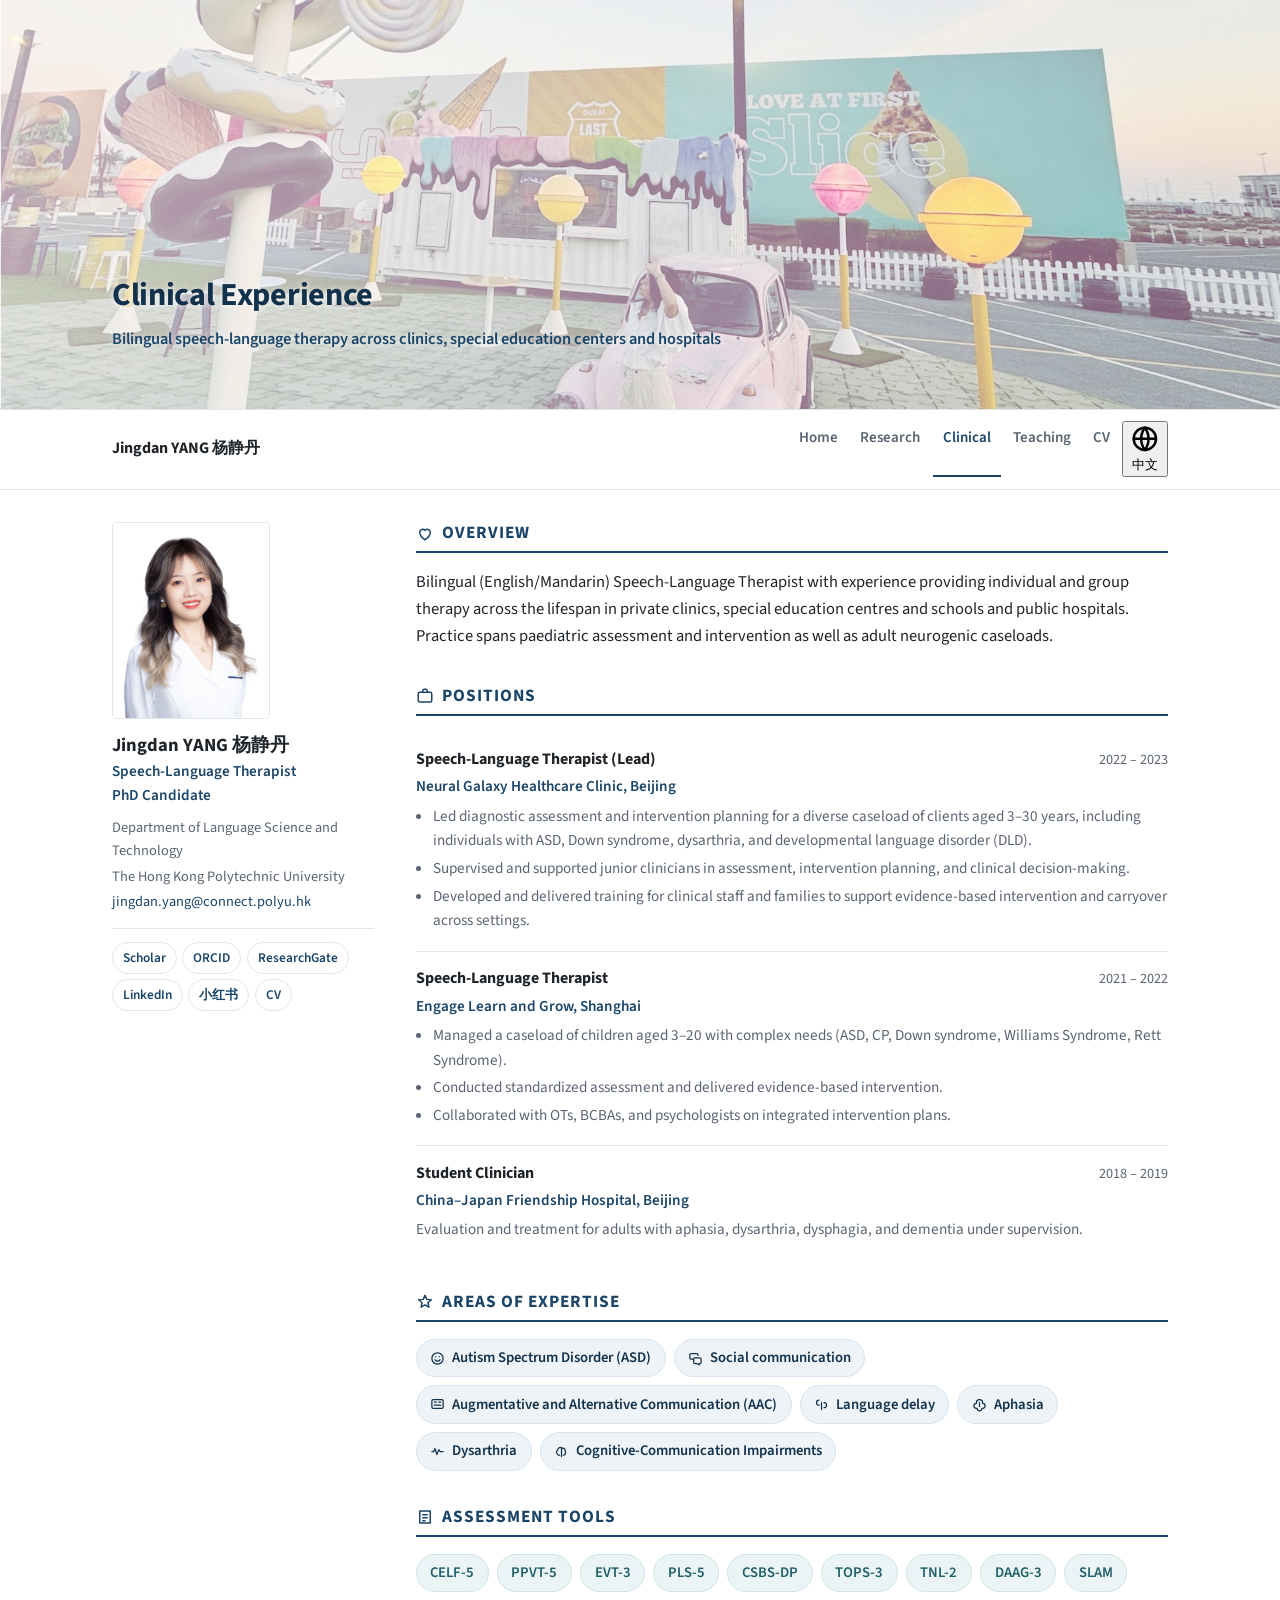
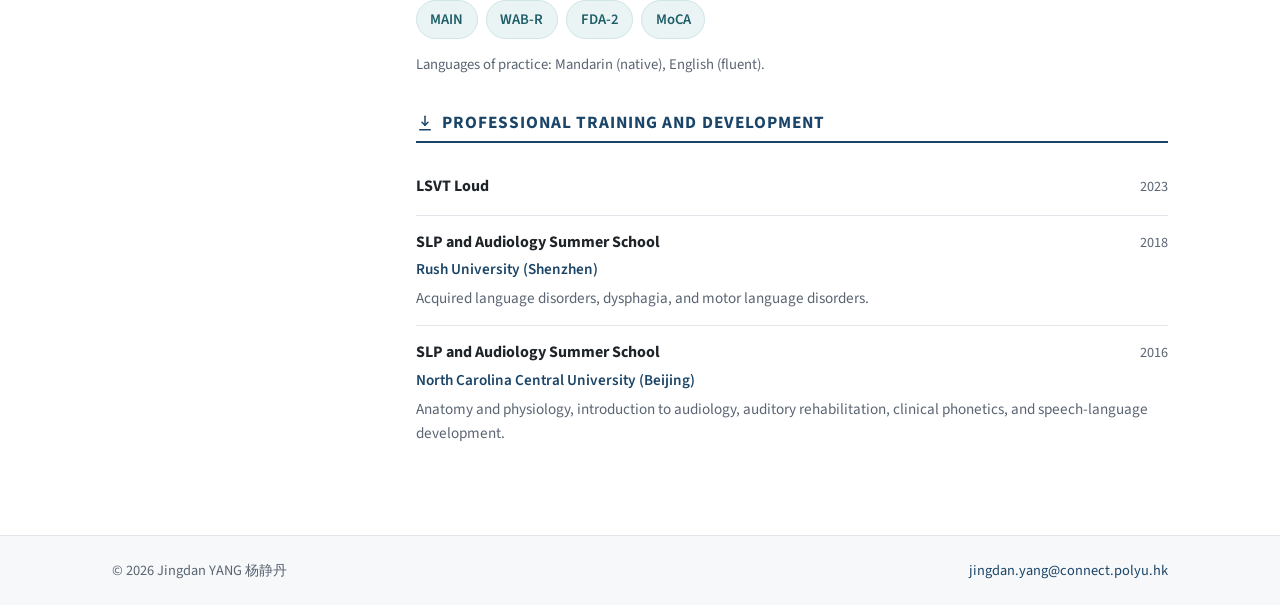
==== commit c5a3cc4a: "Add files via upload" ====
--- a/clinical.html
+++ b/clinical.html
@@ -9,6 +9,7 @@
 <link rel="preconnect" href="https://fonts.gstatic.com" crossorigin>
 <link href="https://fonts.googleapis.com/css2?family=Source+Sans+3:wght@400;600;700&display=swap" rel="stylesheet">
 <link rel="stylesheet" href="assets/style.css">
+<script src="assets/language.js" defer></script>
 </head>
 <body>
 <a class="skip" href="#main">Skip to content</a>
@@ -19,7 +20,7 @@
   <div class="banner__text">
     <div class="banner__inner">
       <p class="banner__title">Clinical Experience</p>
-      <p class="banner__sub">Bilingual speech-language therapy across clinics and hospitals</p>
+      <p class="banner__sub">Bilingual speech-language therapy across clinics, special education centers and hospitals</p>
     </div>
   </div>
 </div>
@@ -33,6 +34,10 @@
       <a href="clinical.html" aria-current="page">Clinical</a>
       <a href="teaching.html">Teaching</a>
       <a href="assets/cv.pdf" target="_blank" rel="noopener">CV</a>
+      <button class="language-toggle" type="button" data-language-toggle data-i18n-ignore aria-label="切换到中文" title="切换到中文" aria-pressed="false">
+        <svg viewBox="0 0 24 24" fill="none" stroke="currentColor" stroke-width="2" stroke-linecap="round" stroke-linejoin="round" aria-hidden="true"><circle cx="12" cy="12" r="9"/><path d="M3 12h18M12 3a15 15 0 0 1 0 18M12 3a15 15 0 0 0 0 18"/></svg>
+        <span data-language-label>中文</span>
+      </button>
     </nav>
   </div>
 </header>
@@ -42,7 +47,7 @@
   <aside class="side">
     <div class="side__photo"><img src="assets/profile.jpg" alt="Jingdan Yang"></div>
     <p class="side__name">Jingdan YANG 杨静丹</p>
-    <p class="side__role">PhD Candidate / Speech-Language Therapist</p>
+    <p class="side__role"><span>Speech-Language Therapist</span><br><span>PhD Candidate</span></p>
     <p class="side__meta">Department of Language Science and Technology</p>
     <p class="side__meta">The Hong Kong Polytechnic University</p>
     <p class="side__meta"><a href="mailto:jingdan.yang@connect.polyu.hk">jingdan.yang@connect.polyu.hk</a></p>
@@ -63,7 +68,7 @@
         <svg width="18" height="18" viewBox="0 0 24 24" fill="none" stroke="#1B4568" stroke-width="2" stroke-linecap="round" stroke-linejoin="round" aria-hidden="true"><path d="M12 21s-7-4.5-7-10a4 4 0 0 1 7-2.6A4 4 0 0 1 19 11c0 5.5-7 10-7 10Z"/></svg>
         Overview
       </h2>
-      <p>Bilingual (English/Mandarin) Speech-Language Therapist with experience providing individual and group therapy across the lifespan, in clinics and hospitals. Practice spans paediatric assessment and intervention as well as adult neurogenic caseloads.</p>
+      <p>Bilingual (English/Mandarin) Speech-Language Therapist with experience providing individual and group therapy across the lifespan in private clinics, special education centres and schools and public hospitals. Practice spans paediatric assessment and intervention as well as adult neurogenic caseloads.</p>
     </section>
 
     <section class="section">
@@ -79,8 +84,9 @@
         </div>
         <p class="entry__org">Neural Galaxy Healthcare Clinic, Beijing</p>
         <ul class="tight">
-          <li>Led diagnostic assessment and intervention planning for a paediatric caseload (ASD, Down syndrome, dysarthria, DLD).</li>
-          <li>Developed and delivered training for clinical staff and families.</li>
+          <li>Led diagnostic assessment and intervention planning for a diverse caseload of clients aged 3–30 years, including individuals with ASD, Down syndrome, dysarthria, and developmental language disorder (DLD).</li>
+          <li>Supervised and supported junior clinicians in assessment, intervention planning, and clinical decision-making.</li>
+          <li>Developed and delivered training for clinical staff and families to support evidence-based intervention and carryover across settings.</li>
         </ul>
       </div>
 
@@ -91,9 +97,9 @@
         </div>
         <p class="entry__org">Engage Learn and Grow, Shanghai</p>
         <ul class="tight">
-          <li>Managed a caseload of children aged 3–20 with complex needs (ASD, CP, DLD, Down syndrome).</li>
+          <li>Managed a caseload of children aged 3–20 with complex needs (ASD, CP, Down syndrome, Williams Syndrome, Rett Syndrome).</li>
           <li>Conducted standardized assessment and delivered evidence-based intervention.</li>
-          <li>Collaborated with OTs, BCBAs, and psychologists on integrated care plans.</li>
+          <li>Collaborated with OTs, BCBAs, and psychologists on integrated intervention plans.</li>
         </ul>
       </div>
 
@@ -167,6 +173,39 @@
       <p class="small muted" style="margin-top:.9rem;">Languages of practice: Mandarin (native), English (fluent).</p>
     </section>
 
+
+    <section class="section">
+      <h2>
+        <svg width="18" height="18" viewBox="0 0 24 24" fill="none" stroke="#1B4568" stroke-width="2" stroke-linecap="round" stroke-linejoin="round" aria-hidden="true"><path d="M12 3v12"/><path d="m8 11 4 4 4-4"/><path d="M5 21h14"/></svg>
+        Professional Training and Development
+      </h2>
+
+      <div class="entry">
+        <div class="entry__head">
+          <p class="entry__role">LSVT Loud</p>
+          <span class="entry__when">2023</span>
+        </div>
+      </div>
+
+      <div class="entry">
+        <div class="entry__head">
+          <p class="entry__role">SLP and Audiology Summer School</p>
+          <span class="entry__when">2018</span>
+        </div>
+        <p class="entry__org">Rush University (Shenzhen)</p>
+        <p class="entry__desc">Acquired language disorders, dysphagia, and motor language disorders.</p>
+      </div>
+
+      <div class="entry">
+        <div class="entry__head">
+          <p class="entry__role">SLP and Audiology Summer School</p>
+          <span class="entry__when">2016</span>
+        </div>
+        <p class="entry__org">North Carolina Central University (Beijing)</p>
+        <p class="entry__desc">Anatomy and physiology, introduction to audiology, auditory rehabilitation, clinical phonetics, and speech-language development.</p>
+      </div>
+    </section>
+
   </main>
 </div>
 
--- a/assets/style.css
+++ b/assets/style.css
@@ -1,17 +1,20 @@
 /* =========================================================================
    Jingdan (Aria) Yang — academic website
-   Restrained academic style: one sans-serif family, navy accent, white ground.
+   Layout: photo banner + sticky left profile sidebar + main column
+   Type: one sans-serif family. Accent: academic navy.
    ========================================================================= */
 
 :root{
   --bg:#FFFFFF;
   --bg-alt:#F6F8FA;
+  --bg-tint:#EEF3F8;
   --line:#E2E6EB;
   --ink:#1F2429;
   --ink-2:#5A6472;
   --navy:#1B4568;
   --navy-700:#12314A;
-  --maxw:960px;
+  --teal:#2E7D8A;
+  --maxw:1120px;
   --ff:"Source Sans 3","Noto Sans SC","PingFang SC","Microsoft YaHei",-apple-system,BlinkMacSystemFont,"Segoe UI",sans-serif;
 }
 
@@ -20,117 +23,155 @@
 @media (prefers-reduced-motion:reduce){html{scroll-behavior:auto;}}
 
 body{
-  margin:0;
-  background:var(--bg);
-  color:var(--ink);
-  font-family:var(--ff);
-  font-size:16.5px;
-  line-height:1.6;
+  margin:0;background:var(--bg);color:var(--ink);
+  font-family:var(--ff);font-size:16.5px;line-height:1.62;
   -webkit-font-smoothing:antialiased;
 }
 img{max-width:100%;display:block;}
-
-.wrap{width:100%;max-width:var(--maxw);margin-inline:auto;padding-inline:clamp(1.1rem,4vw,2rem);}
-.section{padding-block:2.6rem;}
-.section--top{padding-top:2.2rem;}
-hr.rule{height:1px;background:var(--line);border:0;margin:0;}
-
-/* ---------- headings ---------------------------------------------------- */
-h1,h2,h3{font-family:var(--ff);color:var(--ink);margin:0;line-height:1.25;font-weight:700;}
-h1{font-size:1.9rem;letter-spacing:-.01em;}
-h2{
-  font-size:1.12rem;
-  font-weight:700;
-  color:var(--navy);
-  text-transform:uppercase;
-  letter-spacing:.06em;
-  padding-bottom:.45rem;
-  border-bottom:2px solid var(--navy);
-  margin-bottom:1.2rem;
-}
-h3{font-size:1.02rem;font-weight:700;}
-p{margin:0 0 .85rem;}
-p:last-child{margin-bottom:0;}
-.muted{color:var(--ink-2);}
-.small{font-size:.93rem;}
-
 a{color:var(--navy);text-decoration:none;}
 a:hover{text-decoration:underline;}
 
-/* ---------- header / nav ------------------------------------------------ */
+.wrap{width:100%;max-width:var(--maxw);margin-inline:auto;padding-inline:clamp(1.1rem,4vw,2rem);}
+
+/* ---------- banner ------------------------------------------------------ */
+.banner{
+  position:relative;
+  height:clamp(210px,32vw,540px);
+  overflow:hidden;
+  background:var(--bg-tint);
+  border-bottom:1px solid var(--line);
+}
+.banner img{
+  width:100%;height:100%;object-fit:cover;object-position:center 50%;
+}
+.banner__veil{
+  position:absolute;inset:0;
+  background:linear-gradient(90deg,
+     rgba(255,255,255,.60) 0%,
+     rgba(255,255,255,.50) 40%,
+     rgba(255,255,255,.40) 72%,
+     rgba(255,255,255,.30) 100%);
+}
+.banner__text{position:absolute;inset:0;display:flex;flex-direction:column;justify-content:flex-end;padding-bottom:3.5rem;}
+.banner__inner{width:100%;max-width:var(--maxw);margin-inline:auto;padding-inline:clamp(1.1rem,4vw,2rem);}
+.banner__title{
+  color:var(--navy-700);font-size:clamp(1.35rem,3.2vw,2rem);font-weight:700;margin:0;
+  letter-spacing:-.01em;text-shadow:0 1px 6px rgba(255,255,255,.95);
+}
+.banner__sub{
+  color:var(--navy);font-size:clamp(.9rem,1.6vw,1.02rem);font-weight:600;
+  margin:.3rem 0 0;text-shadow:0 1px 6px rgba(255,255,255,.95);
+}
+/* ---------- nav --------------------------------------------------------- */
 .nav{border-bottom:1px solid var(--line);background:var(--bg);position:sticky;top:0;z-index:40;}
-.nav__inner{display:flex;align-items:center;justify-content:space-between;gap:.8rem 1.5rem;flex-wrap:wrap;padding-block:.8rem;}
-.brand{font-size:1.05rem;font-weight:700;color:var(--ink);}
+.nav__inner{display:flex;align-items:center;justify-content:space-between;gap:.6rem 1.5rem;flex-wrap:wrap;padding-block:.7rem;}
+.brand{font-size:1rem;font-weight:700;color:var(--ink);}
 .brand:hover{text-decoration:none;}
-.navlinks{display:flex;gap:.2rem;flex-wrap:wrap;}
-.navlinks a{
-  font-size:.95rem;font-weight:600;color:var(--ink-2);
-  padding:.35rem .65rem;border-radius:4px;
-}
+.navlinks{display:flex;gap:.15rem;flex-wrap:wrap;}
+.navlinks a{font-size:.94rem;font-weight:600;color:var(--ink-2);padding:.32rem .62rem;border-radius:4px;}
 .navlinks a:hover{color:var(--navy);background:var(--bg-alt);text-decoration:none;}
 .navlinks a[aria-current="page"]{color:var(--navy);border-bottom:2px solid var(--navy);border-radius:0;}
 
-/* ---------- profile header (home) --------------------------------------- */
-.profile{display:grid;grid-template-columns:210px 1fr;gap:2rem;align-items:start;}
-.profile__photo{border:1px solid var(--line);border-radius:3px;overflow:hidden;}
-.profile__photo img{width:100%;aspect-ratio:4/5;object-fit:cover;}
-.profile__name{font-size:1.75rem;font-weight:700;margin:0 0 .15rem;}
-.profile__zh{font-weight:600;}
-.profile__title{font-size:1.05rem;font-weight:600;color:var(--navy);margin:.25rem 0 .5rem;}
-.profile__meta{color:var(--ink-2);font-size:.97rem;margin:0 0 .18rem;}
-.profile__meta a{color:var(--navy);}
+/* ---------- page layout: sidebar + main --------------------------------- */
+.layout{display:grid;grid-template-columns:262px 1fr;gap:2.6rem;padding-block:2rem 1rem;align-items:start;}
 
-/* label + value rows */
-.deflist{margin:.9rem 0 0;font-size:.97rem;}
-.deflist div{display:flex;gap:.5rem;margin-bottom:.2rem;flex-wrap:wrap;}
-.deflist dt{font-weight:600;color:var(--ink);min-width:0;margin:0;}
-.deflist dd{margin:0;color:var(--ink-2);}
+.side{position:sticky;top:64px;}
+.side__photo{border:1px solid var(--line);border-radius:4px;overflow:hidden;margin-bottom:.9rem;max-width:158px;}
+.side__photo img{width:100%;aspect-ratio:4/5;object-fit:cover;}
+.side__name{font-size:1.16rem;font-weight:700;margin:0 0 .1rem;line-height:1.3;}
+.side__role{font-size:.95rem;font-weight:600;color:var(--navy);margin:.1rem 0 .5rem;}
+.side__meta{font-size:.9rem;color:var(--ink-2);margin:0 0 .12rem;}
+.side__links{display:flex;flex-wrap:wrap;gap:.35rem;margin-top:.9rem;padding-top:.85rem;border-top:1px solid var(--line);}
+.side__links a{
+  font-size:.83rem;font-weight:600;color:var(--navy);
+  border:1px solid var(--line);border-radius:999px;padding:.25rem .62rem;background:var(--bg);
+}
+.side__links a:hover{background:var(--navy);color:#fff;border-color:var(--navy);text-decoration:none;}
 
-/* ---------- bullet lists ------------------------------------------------ */
-ul.plain{margin:0;padding-left:1.15rem;}
-ul.plain li{margin-bottom:.3rem;}
-ul.tight{margin:.35rem 0 0;padding-left:1.15rem;color:var(--ink-2);font-size:.96rem;}
-ul.tight li{margin-bottom:.22rem;}
+/* ---------- main sections ----------------------------------------------- */
+.section{margin-bottom:2.2rem;}
+h1,h2,h3{margin:0;font-weight:700;line-height:1.3;color:var(--ink);}
+h2{
+  font-size:1.08rem;color:var(--navy);text-transform:uppercase;letter-spacing:.06em;
+  padding-bottom:.4rem;border-bottom:2px solid var(--navy);margin-bottom:1.05rem;
+  display:flex;align-items:center;gap:.5rem;
+}
+h2 svg{flex:none;}
+h3{font-size:1rem;}
+p{margin:0 0 .8rem;}
+p:last-child{margin-bottom:0;}
+.muted{color:var(--ink-2);}
+.small{font-size:.92rem;}
 
-/* two-column bullet list (research interests) */
-ul.cols{columns:2;column-gap:2rem;margin:0;padding-left:1.15rem;}
-ul.cols li{margin-bottom:.3rem;break-inside:avoid;}
+/* ---------- bubbles ----------------------------------------------------- */
+.bubbles{display:flex;flex-wrap:wrap;gap:.5rem;}
+.bubble{
+  display:inline-block;
+  font-size:.92rem;font-weight:600;
+  color:var(--navy-700);
+  background:var(--bg-tint);
+  border:1px solid #D7E3EE;
+  border-radius:999px;
+  padding:.4rem .85rem;
+  transition:background .15s ease,color .15s ease,border-color .15s ease;
+}
+.bubble:hover{background:var(--navy);color:#fff;border-color:var(--navy);}
+.bubble--alt{background:#EAF4F4;border-color:#CFE5E5;color:#1F5E68;}
+.bubble--alt:hover{background:var(--teal);color:#fff;border-color:var(--teal);}
 
-/* ---------- links row --------------------------------------------------- */
-.links{display:flex;flex-wrap:wrap;gap:.45rem;margin-top:1rem;}
-.links a{
-  font-size:.9rem;font-weight:600;color:var(--navy);
-  border:1px solid var(--line);border-radius:4px;padding:.32rem .7rem;background:var(--bg);
+/* ---------- illustrated cards (research areas) -------------------------- */
+.cards{display:grid;grid-template-columns:1fr 1fr;gap:.85rem;}
+.card{
+  border:1px solid var(--line);border-radius:6px;background:var(--bg);overflow:hidden;
+  transition:border-color .15s ease,box-shadow .15s ease;
 }
-.links a:hover{background:var(--navy);color:#fff;border-color:var(--navy);text-decoration:none;}
+.card:hover{border-color:#BBCEDF;box-shadow:0 4px 14px -10px rgba(27,69,104,.5);}
+.card__illus{border-bottom:1px solid var(--line);}
+.card__illus svg{display:block;width:100%;height:auto;}
+.card__body{padding:.7rem .9rem .8rem;}
+.card h3{margin-bottom:.16rem;font-size:.97rem;}
+.card p{color:var(--ink-2);font-size:.9rem;line-height:1.45;margin:0;}
 
-/* ---------- entries (education / experience) ---------------------------- */
-.entry{padding:.95rem 0;border-bottom:1px solid var(--line);}
+/* bubbles that carry a small icon */
+.bubble--icon{display:inline-flex;align-items:center;gap:.42rem;}
+.bubble--icon svg{flex:none;}
+
+/* wide illustration strip inside a section */
+.strip{
+  border:1px solid var(--line);border-radius:6px;background:var(--bg-tint);
+  margin-bottom:1rem;overflow:hidden;
+}
+.strip svg{display:block;width:100%;height:auto;}
+
+/* ---------- entries ----------------------------------------------------- */
+.entry{padding:.9rem 0;border-bottom:1px solid var(--line);}
 .entry:last-child{border-bottom:0;}
+.entry:first-child{padding-top:0;}
 .entry__head{display:flex;justify-content:space-between;gap:1rem;flex-wrap:wrap;align-items:baseline;}
 .entry__role{font-weight:700;font-size:1rem;margin:0;}
-.entry__when{color:var(--ink-2);font-size:.9rem;white-space:nowrap;}
-.entry__org{color:var(--navy);font-size:.96rem;margin:.1rem 0 .25rem;font-weight:600;}
-.entry__desc{color:var(--ink-2);font-size:.96rem;margin:0;}
-
-/* ---------- research themes -------------------------------------------- */
-.themes{display:grid;grid-template-columns:1fr 1fr;gap:1.1rem 2rem;}
-.theme h3{color:var(--ink);margin-bottom:.2rem;}
-.theme p{color:var(--ink-2);font-size:.96rem;margin:0;}
+.entry__when{color:var(--ink-2);font-size:.89rem;white-space:nowrap;}
+.entry__org{color:var(--navy);font-size:.95rem;margin:.1rem 0 .25rem;font-weight:600;}
+.entry__desc{color:var(--ink-2);font-size:.95rem;margin:0;}
+ul.tight{margin:.3rem 0 0;padding-left:1.1rem;color:var(--ink-2);font-size:.95rem;}
+ul.tight li{margin-bottom:.2rem;}
 
 /* ---------- publications ------------------------------------------------ */
 .pubs{margin:0;padding:0;list-style:none;}
-.pubs li{padding:.7rem 0;border-bottom:1px solid var(--line);font-size:.97rem;line-height:1.55;}
+.pubs li{padding:.68rem 0;border-bottom:1px solid var(--line);font-size:.96rem;line-height:1.55;}
 .pubs li:last-child{border-bottom:0;}
-.pubs .yr{font-weight:700;color:var(--navy);margin-right:.35rem;}
+.pubs .yr{font-weight:700;color:var(--navy);margin-right:.3rem;}
 .pubs em{color:var(--ink-2);}
-.subhead{font-weight:700;font-size:.9rem;letter-spacing:.05em;text-transform:uppercase;color:var(--ink-2);margin:1.4rem 0 .2rem;}
+.subhead{font-weight:700;font-size:.86rem;letter-spacing:.05em;text-transform:uppercase;color:var(--ink-2);margin:1.25rem 0 .15rem;}
 .subhead:first-of-type{margin-top:0;}
 
+/* ---------- figure ------------------------------------------------------ */
+.figure{margin:0 0 1.1rem;border:1px solid var(--line);border-radius:6px;overflow:hidden;background:var(--bg-alt);}
+.figure svg{display:block;width:100%;height:auto;}
+.figure figcaption{font-size:.86rem;color:var(--ink-2);padding:.55rem .8rem;border-top:1px solid var(--line);background:var(--bg);}
+
 /* ---------- footer ------------------------------------------------------ */
-.foot{border-top:1px solid var(--line);background:var(--bg-alt);margin-top:2.5rem;}
-.foot__inner{padding-block:1.5rem;display:flex;justify-content:space-between;gap:.6rem 1.5rem;flex-wrap:wrap;font-size:.92rem;color:var(--ink-2);}
-.foot a{color:var(--navy);}
+.foot{border-top:1px solid var(--line);background:var(--bg-alt);margin-top:1.5rem;}
+.foot__inner{padding-block:1.4rem;display:flex;justify-content:space-between;gap:.5rem 1.5rem;flex-wrap:wrap;font-size:.9rem;color:var(--ink-2);}
 
 /* ---------- a11y -------------------------------------------------------- */
 a:focus-visible{outline:2px solid var(--navy);outline-offset:2px;}
@@ -138,14 +179,16 @@
 .skip:focus{left:0;}
 
 /* ---------- responsive -------------------------------------------------- */
-@media (max-width:760px){
-  .profile{grid-template-columns:1fr;gap:1.2rem;}
-  .profile__photo{max-width:200px;}
-  .themes{grid-template-columns:1fr;}
-  ul.cols{columns:1;}
+@media (max-width:880px){
+  .layout{grid-template-columns:1fr;gap:1.6rem;}
+  .side{position:static;display:grid;grid-template-columns:150px 1fr;gap:1.2rem;align-items:start;
+        border-bottom:1px solid var(--line);padding-bottom:1.3rem;}
+  .side__photo{margin-bottom:0;}
+  .cards{grid-template-columns:1fr;}
 }
 @media (max-width:560px){
   .nav__inner{justify-content:center;}
   .navlinks{justify-content:center;}
-  h1,.profile__name{font-size:1.55rem;}
+  .side{grid-template-columns:1fr;}
+  .side__photo{max-width:170px;}
 }
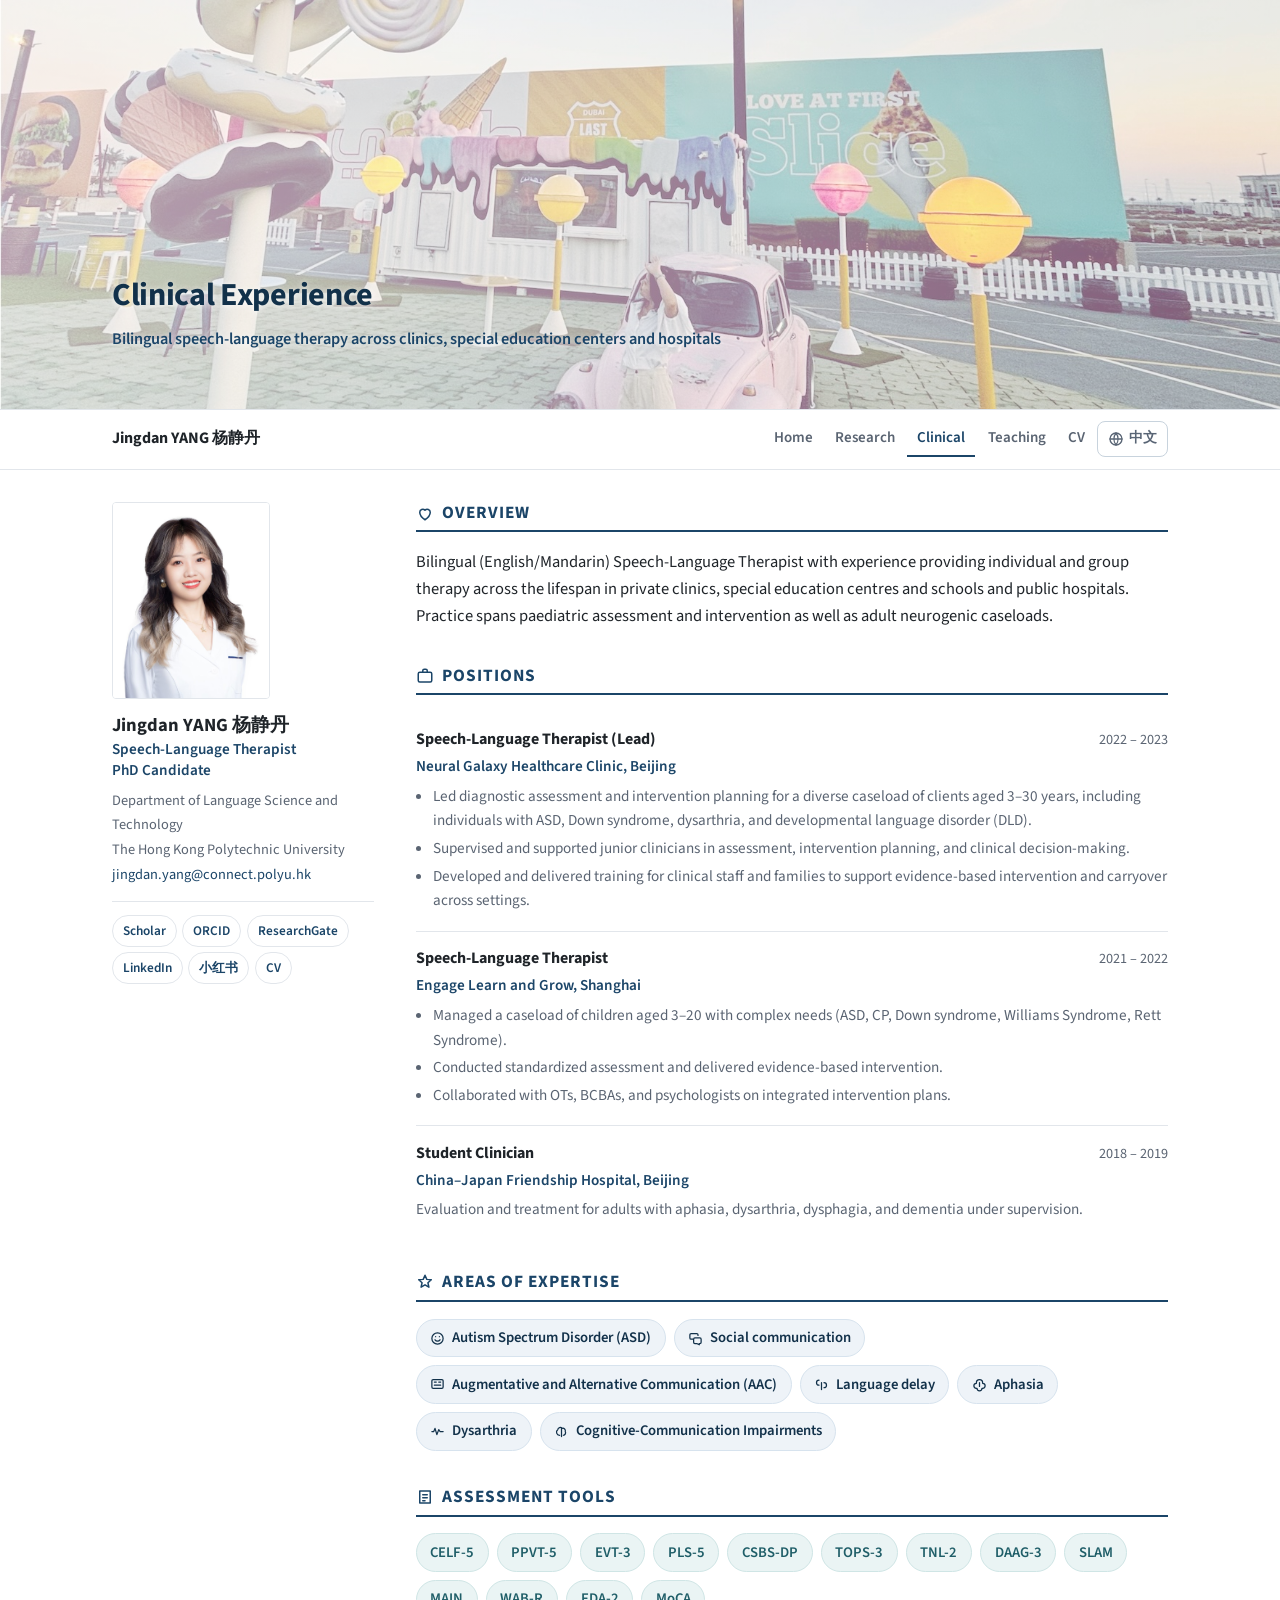
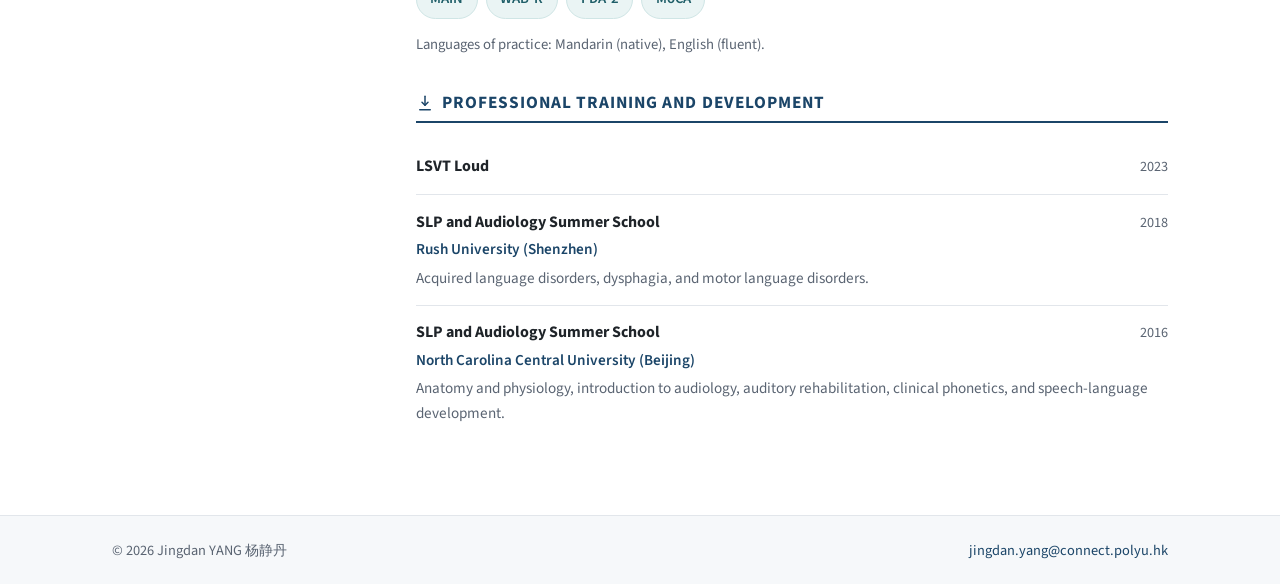
==== commit 6b831094: "Add files via upload" ====
--- a/clinical.html
+++ b/clinical.html
@@ -9,6 +9,12 @@
 <link rel="preconnect" href="https://fonts.gstatic.com" crossorigin>
 <link href="https://fonts.googleapis.com/css2?family=Source+Sans+3:wght@400;600;700&display=swap" rel="stylesheet">
 <link rel="stylesheet" href="assets/style.css">
+<link rel="icon" href="assets/favicon.ico" sizes="any">
+<link rel="icon" type="image/png" sizes="32x32" href="assets/favicon-32x32.png">
+<link rel="icon" type="image/png" sizes="16x16" href="assets/favicon-16x16.png">
+<link rel="apple-touch-icon" sizes="180x180" href="assets/apple-touch-icon.png">
+<link rel="manifest" href="assets/site.webmanifest">
+<meta name="theme-color" content="#1B4568">
 <script src="assets/language.js" defer></script>
 </head>
 <body>
--- a/assets/style.css
+++ b/assets/style.css
@@ -79,7 +79,7 @@
 .side__photo{border:1px solid var(--line);border-radius:4px;overflow:hidden;margin-bottom:.9rem;max-width:158px;}
 .side__photo img{width:100%;aspect-ratio:4/5;object-fit:cover;}
 .side__name{font-size:1.16rem;font-weight:700;margin:0 0 .1rem;line-height:1.3;}
-.side__role{font-size:.95rem;font-weight:600;color:var(--navy);margin:.1rem 0 .5rem;}
+.side__role{font-size:.95rem;font-weight:600;color:var(--navy);margin:.1rem 0 .5rem;line-height:1.4;}
 .side__meta{font-size:.9rem;color:var(--ink-2);margin:0 0 .12rem;}
 .side__links{display:flex;flex-wrap:wrap;gap:.35rem;margin-top:.9rem;padding-top:.85rem;border-top:1px solid var(--line);}
 .side__links a{
@@ -149,6 +149,8 @@
 .entry:first-child{padding-top:0;}
 .entry__head{display:flex;justify-content:space-between;gap:1rem;flex-wrap:wrap;align-items:baseline;}
 .entry__role{font-weight:700;font-size:1rem;margin:0;}
+.entry__role--flag{display:inline-flex;align-items:center;gap:.5rem;}
+.entry__icon{font-size:1.15rem;line-height:1;}
 .entry__when{color:var(--ink-2);font-size:.89rem;white-space:nowrap;}
 .entry__org{color:var(--navy);font-size:.95rem;margin:.1rem 0 .25rem;font-weight:600;}
 .entry__desc{color:var(--ink-2);font-size:.95rem;margin:0;}
@@ -192,3 +194,47 @@
   .side{grid-template-columns:1fr;}
   .side__photo{max-width:170px;}
 }
+
+/* ---------- language toggle -------------------------------------------- */
+.language-toggle {
+  display: inline-flex;
+  flex-direction: row;
+  align-items: center;
+  justify-content: center;
+  gap: 5px;
+
+  min-height: 0;
+  padding: 6px 10px;
+
+  border: 1px solid #c8d3dd;
+  border-radius: 8px;
+  background: #ffffff;
+  color: #596575;
+
+  font: inherit;
+  font-size: 0.86rem;
+  font-weight: 600;
+  line-height: 1;
+
+  cursor: pointer;
+  white-space: nowrap;
+  box-shadow: none;
+}
+
+.language-toggle:hover {
+  background: #f5f7f9;
+  color: #1b4568;
+  border-color: #aebdca;
+}
+
+.language-toggle:focus-visible {
+  outline: 2px solid #1b4568;
+  outline-offset: 2px;
+}
+
+.language-toggle svg {
+  display: block;
+  width: 16px;
+  height: 16px;
+  flex: none;
+}
